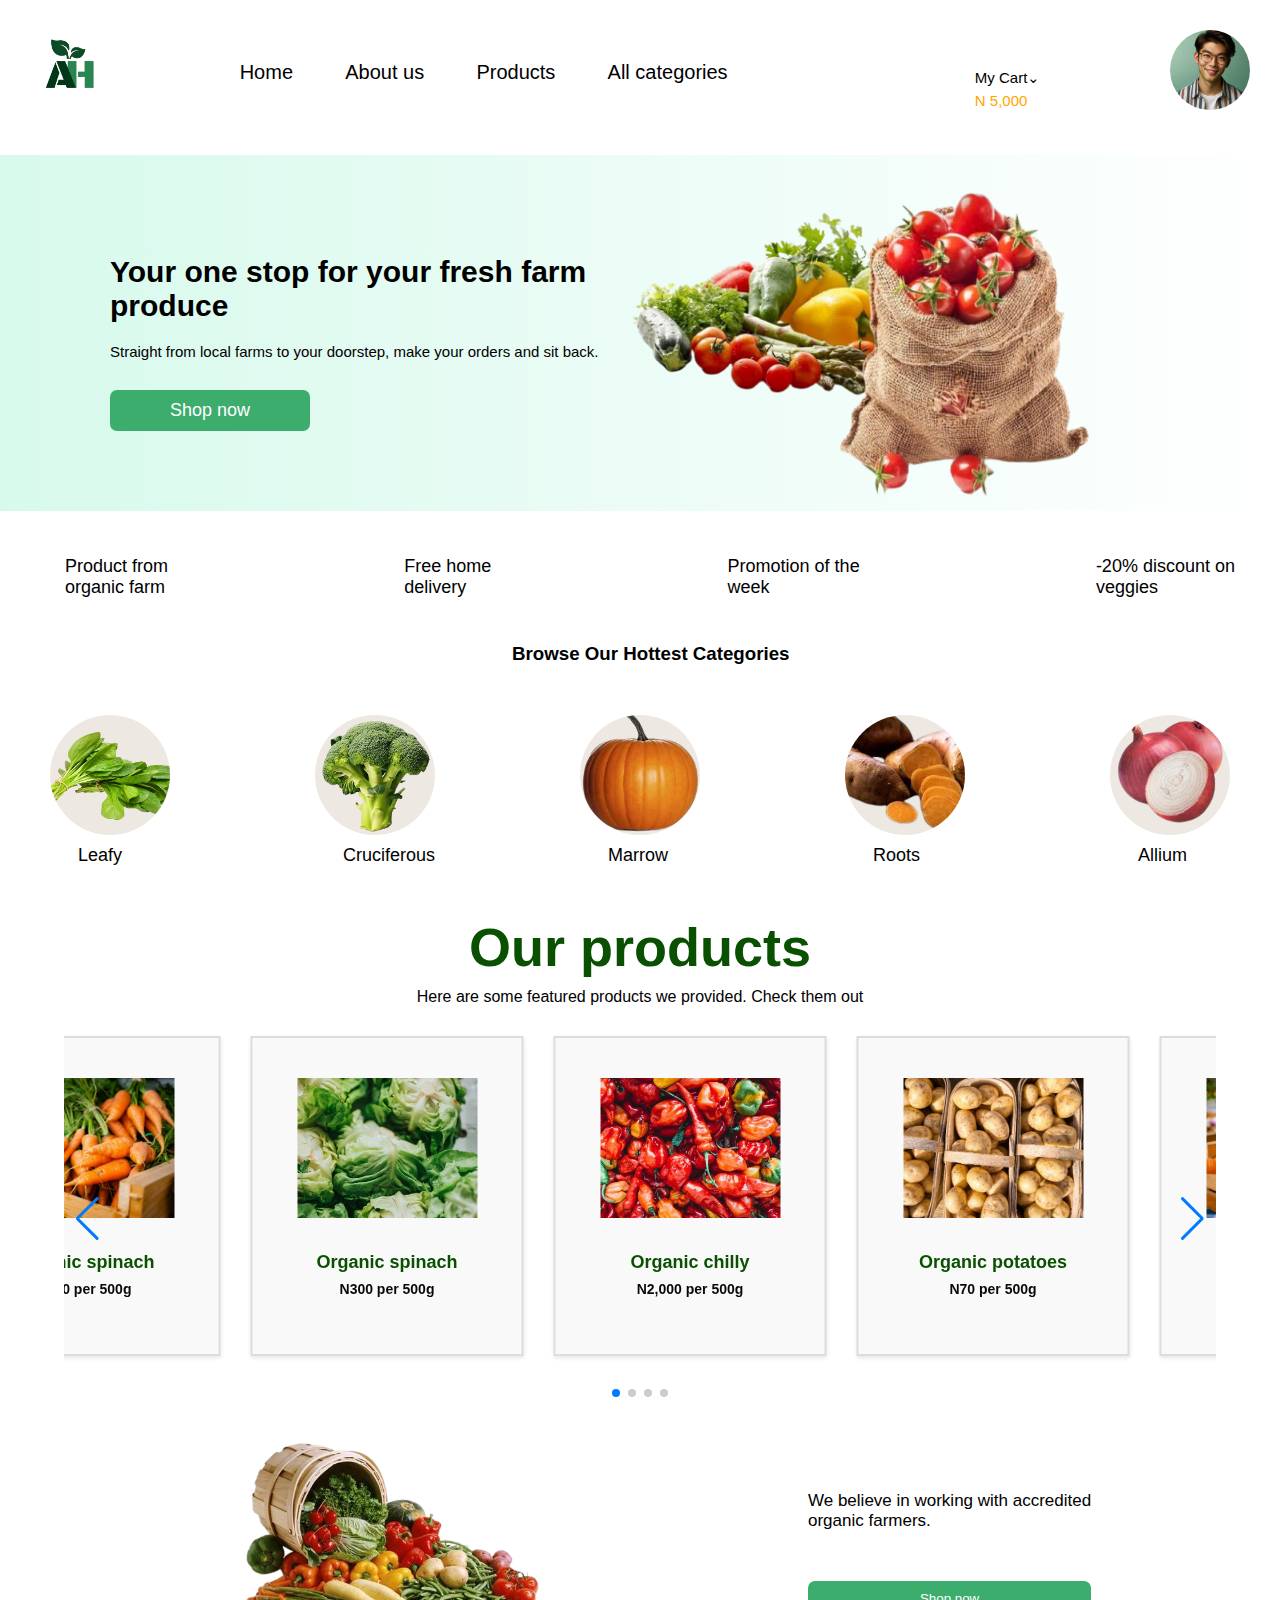
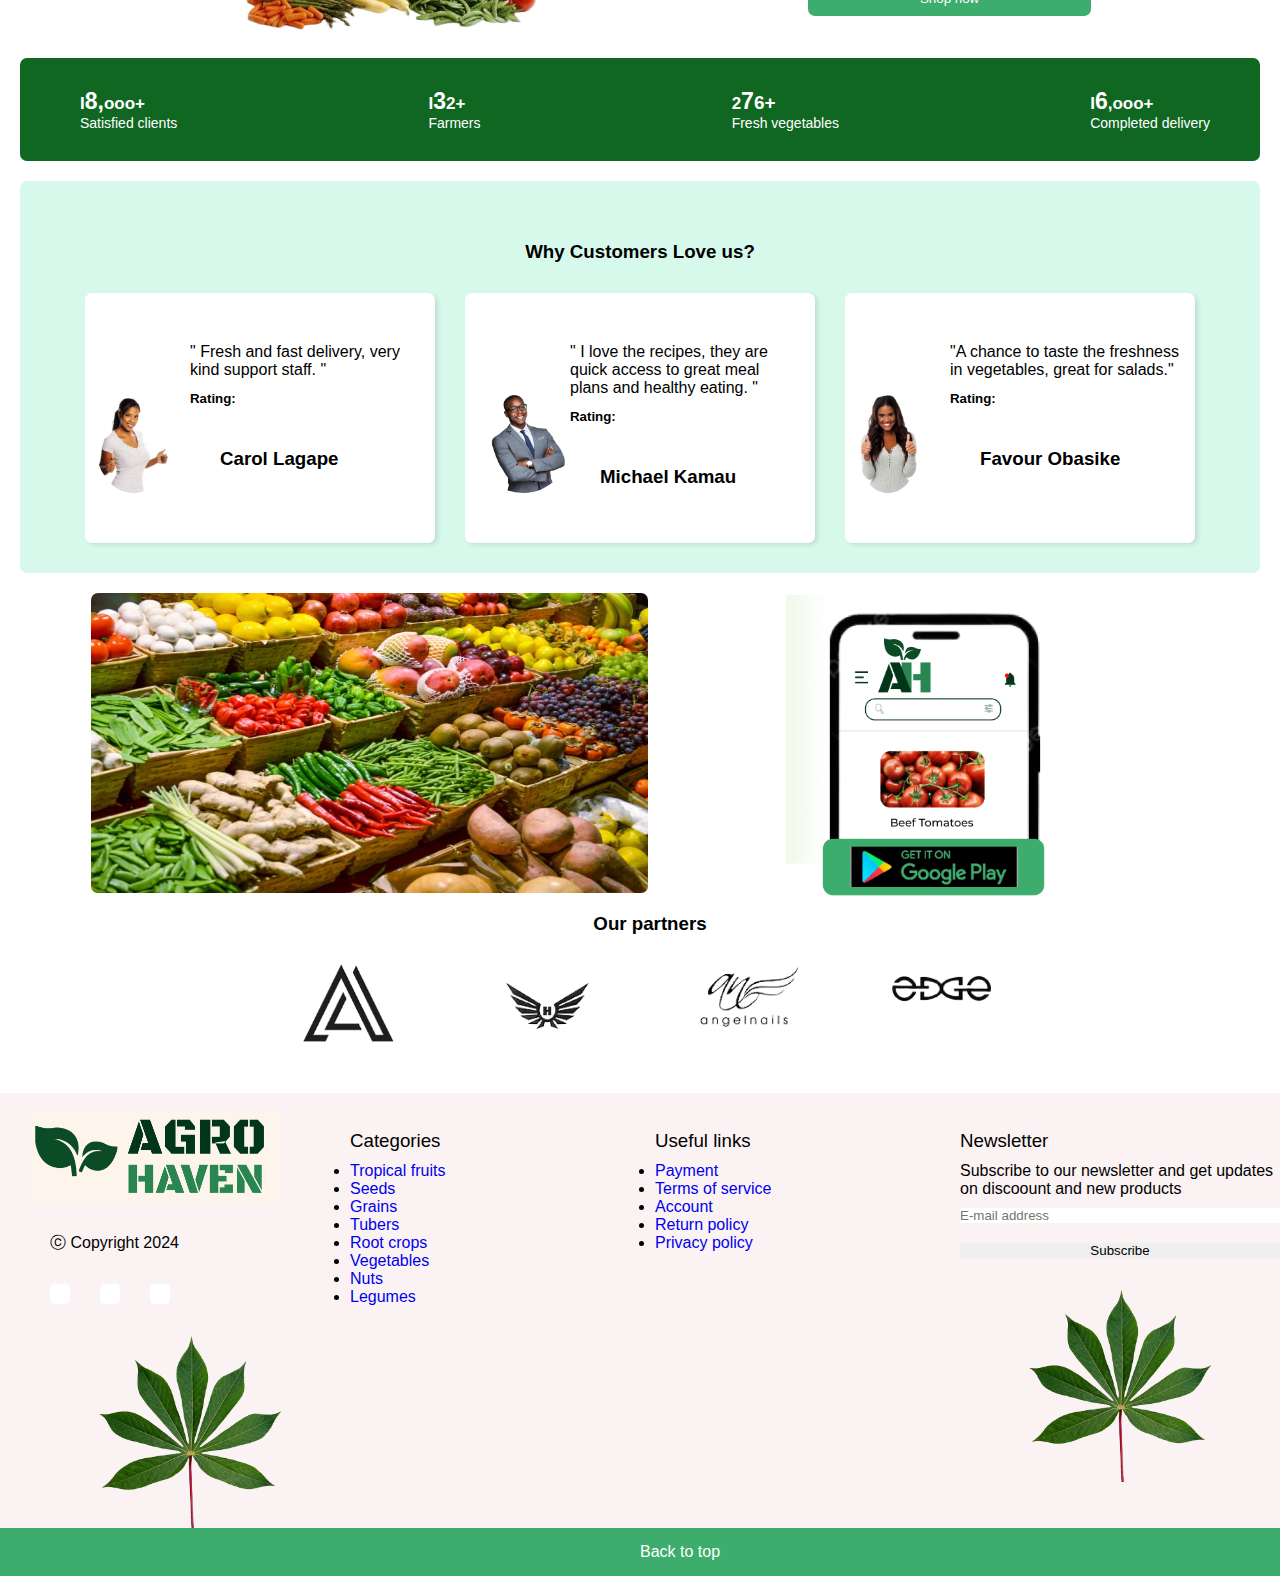
==== index.html @ da4f85fb "footer styling" ====
<!DOCTYPE html>
<html lang="en">
<head>
    <meta charset="UTF-8">
    <meta name="viewport" content="width=device-width, initial-scale=1.0">
    <title>AgroHeaven</title>
    <!-- swiper js -->
    <script src="https://cdn.jsdelivr.net/npm/swiper@8/swiper-bundle.min.js"></script>
     <!-- styling swiper -->
     <link rel="stylesheet" href="https://cdn.jsdelivr.net/npm/swiper@8/swiper-bundle.min.css" />

    <!-- link cdn -->
    <link rel="stylesheet" href="https://cdnjs.cloudflare.com/ajax/libs/font-awesome/6.5.2/css/all.min.css" 
    integrity="sha512-SnH5WK+bZxgPHs44uWIX+LLJAJ9/2PkPKZ5QiAj6Ta86w+fsb2TkcmfRyVX3pBnMFcV7oQPJkl9QevSCWr3W6A==" 
    crossorigin="anonymous" referrerpolicy="no-referrer" />

    <!-- styling css -->
    <link rel="stylesheet" href="style.css">


</head>
<body>

    <div class="container" id="#home">

    <!-- header section start-------- -->
        <div class="navbar">
            <div class="logo">
                <img src="ima/logo.png" class="logo" alt="logo">
            </div>

            <nav>
                <a href="#">Home</a>
                <a href="about.html">About us</a>
                <a href="#product">Products</a>
                <a href="category.html">All categories</a>
               
            </nav>

            <div class="icons">
                <a href="#" class="fas fa-search"></a>
                <div class="cart">
                    <ul>
                        <li><a href="#">My Cart⌄</a></li>
                        <li><a href=""><span>N 5,000</span></a></li>
                    </ul>
                    <a href="#" class="fas fa-shopping-cart"></a>
                </div>
            </div>

            <div class="profile">
                <img src="ima/profile.jpeg" alt="" class="profile">
            </div>
        </div>

        <!-- row section below navbar -->
        <div class="row">
            <div class="col1">
                <h2>Your one stop for your fresh farm produce</h2>
                <p>Straight from local farms to your doorstep, 
                    make your orders and sit back.
                </p>
                <button class="shop_btn">
                    <a href="#">Shop now</a>
                </button>
            </div>
            <div class="col2">
                <img src="ima/bg1.png" alt="veg" class="image1">
                <img src="ima/tomato.png" alt="tomato" class="image2">
            </div>
        </div>

    </div>

    <!-- small intruction -->
    <div class="instruction">
        <div class="instruct1">
            <i class="fas fa-box"></i>
            <p>Product from <br>organic farm</p>
        </div>

        <div class="instruct2">
            <i class="fas fa-truck"></i>
            <p>Free home <br> delivery</p>
        </div>

        <div class="instruct3">
            <i class="fas fa-bullhorn"></i>
            <p>Promotion of the <br> week</p >
        </div>

        <div class="instruct4">
            <i class="fas fa-tags"></i>
            <p>-20% discount on <br>veggies</p>
        </div>
        
    </div>

    <!-- best category -->
    <div class="best_cat">
        <h3>Browse Our Hottest Categories</h3>
        <div class="cat">

            <div class="img1">
                <img src="ima/leaf.png" alt="leaf">
                <p>Leafy</p>
            </div>

            <div class="img2">
                <img src="ima/crusif.png" >
                <p>Cruciferous</p>
            </div>

            <div class="img3">
                <img src="ima/marrow.png" alt="marrow">
                <p>Marrow</p>
            </div>

            <div class="img4">
                <img src="ima/roots.png" alt="roots">
                <p>Roots</p>
            </div>

            <div class="img5">
                <img src="ima/onion.png" alt="onion">
                <p>Allium</p>
            </div>

        </div>
    </div>

    <!-- product display -->
    <div class="product" id="product">
        <h2>Our products</h2>
        <p>Here are some featured products we provided. Check them out</p>
        <!-- swipper -->
         
        <div class="swiper">
            <div class="swiper-wrapper">
                <!-- name , price par kg, rating -->
                <div class="swiper-slide">
                    <img src="ima/chilly.jpeg" alt="">
                    <h2>Organic chilly <br> <sub>N2,000 per 500g</sub></h2>
                    <div class="rating">
                        <i class="fas fa-star checked" title="1 star"></i>
                        <i class="fas fa-star checked" title="2 stars"></i>
                        <i class="fas fa-star checked" title="3 stars"></i>
                        <i class="fas fa-star checked" title="3 stars"></i>
                        <i class="fas fa-star" title="5 stars"></i>
                    </div>
                </div>

                <div class="swiper-slide">
                    <img src="ima/potatoes.jpeg" alt="">
                    <h2>Organic potatoes <br> <sub>N70 per 500g</sub></h2>
                    <div class="rating">
                        <i class="fas fa-star checked" title="1 star"></i>
                        <i class="fas fa-star checked" title="2 stars"></i>
                        <i class="fas fa-star checked" title="3 stars"></i>
                        <i class="fas fa-star" title="4 stars"></i>
                        <i class="fas fa-star" title="5 stars"></i>
                    </div>
                </div>

                <div class="swiper-slide">
                    <img src="ima/carrots.jpeg" alt="">
                    <h2>Organic spinach <br> <sub>N400 per 500g</sub></h2>
                    <div class="rating">
                        <i class="fas fa-star checked" title="1 star"></i>
                        <i class="fas fa-star checked" title="2 stars"></i>
                        <i class="fas fa-star checked" title="3 stars"></i>
                        <i class="fas fa-star" title="4 stars"></i>
                        <i class="fas fa-star" title="5 stars"></i>
                    </div>
                </div>

                <div class="swiper-slide">
                    <img src="ima/cabagge.jpeg" alt="">
                    <h2>Organic spinach <br> <sub>N300 per 500g</sub></h2>
                    <div class="rating">
                        <i class="fas fa-star checked" title="1 star"></i>
                        <i class="fas fa-star checked" title="2 stars"></i>
                        <i class="fas fa-star checked" title="3 stars"></i>
                        <i class="fas fa-star checked" title="4 stars"></i>
                        <i class="fas fa-star" title="5 stars"></i>
                    </div>
                </div>

            </div>

            <div class="swiper-button-next"></div>
            <div class="swiper-button-prev"></div>
            <div class="swiper-pagination"></div>
        </div>
    </div>
    
<!-- shopping now -->
    <div class="goShopping">
        <div class="first_col">
            <img src="ima/legumes.png" alt="legumes">
        </div>
        <div class="second_col">
            <p>We believe in working with accredited organic farmers. </p>
    
            <button> Shop now</button>
        </div>
    </div>
<!-- overview -->
    <div class="overview">
        <div class="ov1">
            <i class="fas fa-users"></i>
            <div>
                <h3>I<span>8,</span>ooo+</h3>
                <p>Satisfied clients</p>
            </div>
        </div>

        <div class="ov2">
            <i class="fas fa-user-friends"></i>
            <div>
                <h3>I<span>3</span>2+</h3>
                <p>Farmers</p>
            </div>
        </div>

        <div class="ov3">
            <i class="fas fa-leaf"></i>
            <div>
                <h3>2<span class="ov3-span1">7</span><span class="ov3-span2">6+</span></h3>
                <p>Fresh vegetables</p >
            </div>
        </div>

        <div class="ov4">
            <i class="fas fa-truck"></i>
            <div>
                <h3>I<span>6</span>,ooo+</h3>
                <p>Completed delivery</p>
            </div>
            
        </div>
    </div>

    <!-- user feedback -->
    <div class="feedback">
        <h3>Why Customers Love us?</h3>
        <div class="customer">
            <div class="carol">
                <div class="user_image">
                    <img src="ima/carol.png" alt="">
                </div>
                <div class="text">
                    <p>" Fresh and fast delivery, very kind support staff. "</p>
                    <h5>Rating:
                        <div class="rating">
                            <i class="fas fa-star checked" title="1 star"></i>
                            <i class="fas fa-star checked" title="2 stars"></i>
                            <i class="fas fa-star checked" title="3 stars"></i>
                            <i class="fas fa-star checked" title="4 stars"></i>
                            <i class="fas fa-star" title="5 stars"></i>
                        </div>

                    </h5>
                    <h3>Carol Lagape</h3>
                </div>
            </div>
            <div class="michael">
                <div class="user_image">
                    <img src="ima/michael.png" alt="">
                </div>
                <div class="text">
                    <p>" I love the recipes, they are quick access to great meal plans and healthy eating. "</p>
                    <h5>Rating:
                        <div class="rating">
                            <i class="fas fa-star checked" title="1 star"></i>
                            <i class="fas fa-star checked" title="2 stars"></i>
                            <i class="fas fa-star checked" title="3 stars"></i>
                            <i class="fas fa-star checked" title="4 stars"></i>
                            <i class="fas fa-star" title="5 stars"></i>
                        </div>

                    </h5>
                    <h3>Michael Kamau</h3>
                </div>
            </div>
            <div class="favour">
                <div class="user_image">
                    <img src="ima/favour.png" alt="">
                </div>
                <div class="text">
                    <p>"A chance to taste the freshness in vegetables, great for salads."</p>
                    <h5>Rating:
                        <div class="rating">
                            <i class="fas fa-star checked" title="1 star"></i>
                            <i class="fas fa-star checked" title="2 stars"></i>
                            <i class="fas fa-star checked" title="3 stars"></i>
                            <i class="fas fa-star checked" title="4 stars"></i>
                            <i class="fas fa-star checked" title="5 stars"></i>
                        </div>

                    </h5>
                    <h3>Favour Obasike</h3>
                </div>
            </div>
        </div>
    </div>
    <!-- our app -->
    <div class="app">
        <div class="market">
            <img src="ima/market.png" alt="">
        </div>
        <div class="mobile_app">
            <img src="ima/app.png" alt="">
        </div>

    </div>
    <!-- our partner -->
    <div class="partner">
        <h3>Our partners</h3>
        <div class="camp">
            <img src="ima/p1.png" alt="">
            <img src="ima/p2.png" alt="">
            <img src="ima/p3.png" alt="">
            <img src="ima/p4.png" alt="">
        </div>

    </div>
    <footer>
        <div class="footer_details">
            <div class="company">
                <img src="ima/company.png"  class="comp">
                <p>ⓒ Copyright 2024</p>
                <div class="social_media">
                    <i class="fab fa-instagram"></i>
                    <i class="fab fa-facebook"></i>
                    <i class="fab fa-linkedin"></i>
                </div>
                <img src="ima/cassava.png "class="cassava" alt="">
            </div>
    
            <div class="categories">
                <h3>Categories</h3>
                <ul>
                    <li><a href="#">Tropical fruits</a></li>
                    <li><a href="#">Seeds</a></li>
                    <li><a href="#">Grains</a></li>
                    <li><a href="#">Tubers</a></li>
                    <li><a href="#">Root crops</a></li>
                    <li><a href="#">Vegetables</a></li>
                    <li><a href="#">Nuts</a></li>
                    <li><a href="#">Legumes</a></li>   
                </ul>
            </div>
    
            <div class="linking">
                <h3>Useful links</h3>
                <ul>
                    <li><a href="checkout.html">Payment</a></li>
                    <li><a href="policies.html">Terms of service</a></li>
                    <li><a href="#">Account</a></li>
                    <li><a href="policies.html">Return policy</a></li>
                    <li><a href="policies.html">Privacy policy</a></li>
      
                </ul>
            </div>
    
            <div class="newsletter">
                <h3>Newsletter</h3>
                <p>
                    Subscribe to our newsletter and get updates on discoount and new products
                </p>
                <input type="email" id="email" name="email" placeholder="E-mail address" required>
                <hr>
                <button>Subscribe</button>
                <img src="ima/cassava.png" alt="">
            </div>
        </div>

        <div class="back_top">
            <a href="index.html">Back to top</a>
        </div>


    </footer>

    <script src="script.js">

    </script>


</body>
</html>
---- style.css ----
:root {
    --bg_color: #FFFFFF;
    /* --light_green: linear-gradient(to right, #45b667 , #FFFFFF); */
    --btn_color: #3CAD6D;
    --dark_green: #0F6722;
    --footer_color: #FDF4EB;
    --text_color: black;
}

 
*{
    margin:0;
    padding: 0;
    box-sizing: border-box;
    font-family: sans-serif;
    outline: none;
    border: none;
    text-decoration: none;
    
}
/* ---------------navbar---------------- */
.navbar {
    display: flex;
    justify-content: space-between; 
    align-items: center;
    background-color: var(--bg_color);
    color: white;
    font-size: 20px;
    padding: 30px;
}

.navbar img {
    
    width: 80px;
    height: auto;
    border-radius: 50%; 
    object-fit: cover;
    cursor: pointer;
   
}

nav {
    display: flex;
    flex-direction: row;
    align-items: center;
    gap: 20px;
    width: 40%;
    justify-content: space-between;
} 
nav a{
    text-decoration: none;
    color: var(--text_color);
}
nav a:hover{
    color: var(--btn_color);
}
.navbar .icons{
    padding-top: 30px;
    display: flex;
    flex-direction: row;
    align-items: right;
    gap: 20px;
    width: 15%;
    justify-content: space-between;
    
}
.navbar .icons a {
    color: black;
}

.navbar .icons a:hover{
    color: var(--btn_color);
}

.navbar .icons .cart{
    display: flex;
}
.navbar .icons ul{
    display: block;
}
.navbar .icons ul a{
    font-size: 15px;
    padding-right: 0;
}
.navbar .icons ul span{
    font: 10px;
    color: orange;
}

/* -------------------section home below nav---------- */
.row {
    display: flex;
    flex-direction: row;
    justify-content: space-between;
    align-items: center;
    margin: 10px 0px;
    padding: 50px;
    /* background-color: #dbf7e7 */
    background: linear-gradient(to right, #a1f2d36c, #FFFFFFA6);

}

.col1{
    padding-top: 50px;
    flex-basis: 45%;
    position: relative;
    margin-left: 60px;
    color: var(--text-color);
}

.col1 h2 {
    font-size: 30px;
    padding-bottom: 15px;
}

.col1 p {
    margin-top: 5px;
    font-size: 15px;
    font-weight: 400;
    padding-bottom: 30px;
}

.col1 .shop_btn{

    padding: 10px;
    background: var(--btn_color);
    border-radius: 7px;
    width: 200px;
    margin-bottom: 30px;

}
.col1 .shop_btn a{
    color: white;
    font-size: 18px;
    font-weight: 500;
}


.col2{
    padding-top: 50px;
    position: relative;
    flex-basis: 55%;
    display: flex;
    flex-direction: row;
    align-items: left;
}




.image1{
    position: absolute;
    width: 300px;
    height: 200px;
}
.image2 {
    position: absolute;
    width: 300px;
    height: 600px;
}

.image1 {
    z-index: 1; /* Image 1 is below Image 2 */
    left: 0;
    top: -100px;
}

.image2 {
    z-index: 2; /* Image 2 is above Image 1 */
    left: 200px;
    top:-190px; /* Add a gap of 10px between the images */
}

/* ---------------instruction--------------- */
.instruction {
    display: flex;
    flex-direction: row;
    justify-content: space-between;
    padding: 25px;
    margin: 20px;
}

.instruct1, .instruct2, .instruct3, .instruct4{
    display: flex;
    flex-direction: row;
    gap: 20px;
}
.instruction i {
    font-size: 40px;
    color: orange;
}
.instruction p{
    font-size: 18px;
    color: black;
}

/* ------------best category------ */
.best_cat {
    display: flex;
    flex-direction: column;
}
.best_cat h3 {
    margin-left: 40%;
}
.best_cat .cat {
    display: flex;
    flex-direction: row;
    justify-content: space-between;
    margin: 30px;
    padding: 20px;

}

.img1, .img2, .img3, .img4, .img5{
    display: flex;
    flex-direction: column;
    row-gap: 10px;
}

.best_cat .cat img{
    width: 120px;
    height: 120px;
    border-radius: 50%;
    background: #eee8e3;
    object-fit: cover;
}

.best_cat .cat p{
    margin-left: 28px;
    font-size: 18px;
}

/* -------------Product display----------------- */
/* styles.css */

/* Product Card Styles */
.product-card {
    background-color: #f9f9f9;
    border: 1px solid #ddd;
    padding: 20px;
    text-align: center;
    box-shadow: 0 2px 4px rgba(0, 0, 0, 0.1);
    margin: 10px;
}

.product-card img {
    max-width: 100%;
    height: auto;
}

.product-card h2 {
    font-size: 18px;
    margin: 10px 0;
}

.product-card sub {
    font-size: 14px;
    color: #888;
}

.rating {
    color: #f1c40f; /* Star color */
    font-size: 16px;
}

.checked {
    color: #f1c40f; /* Filled star color */
}

.swiper-wrapper{
    display: flex;
    flex-direction: row;
}

.swiper{
    width: 750px;
    height: 385px;
    margin: 10px;
    justify-content: center;
    align-items: center;
    display: flex;
}

 /* Product card container */
.product {
    position: relative;
    display: flex;
    flex-direction: column;
    width: 100%;
    justify-content: center;
    align-items: center;
    text-align: center;
    background:var(--bg-color) ;
}

.product h2{
    font-size: 54px;
    color: #095000;
}
.product p{
    padding: 10px;
}
.swiper{
    width: 90%;
    height: 385px;
    margin: 10px;
    justify-content: center;
    align-items: center;
    display: flex;
    flex-direction: row;
    object-fit: cover;
}

.swiper-slide {
    background-color: #f9f9f9;
    border: 2px solid #ddd;
    padding: 10px;
    height: 320px;
    text-align: center;
    box-shadow: 0 2px 4px rgba(0, 0, 0, 0.1);
    margin: 10px;
}

/* Product image */
.swiper-slide img {
    margin-top: 30px;
    position: relative;
    width: 180px;
    height: 140px;
    object-fit: cover;
    margin-bottom: 30px;
}

/* Product name */
.swiper-slide h2 {
    font-size: 18px;
    margin-bottom: 20px;
}

/* Price per kg */
.swiper-slide sub {
    margin-bottom: 25px;
    font-size: 14px;
    color: #090909;
} 

/* Star rating */
.rating {
    color: #c7c3c3; /* Star color */
    font-size: 16px;
}

.checked {
    color: #f1c40f; /* Filled star color */
}

/* --------next section shop now------------- */
.goShopping {
    margin-top: 20px;
    display: flex;
    flex-direction: row;
    margin-bottom: 20px;
}

.first_col{
    /* padding-top: 20px; */
    flex-basis: 60%;
    position: relative;
    margin-left: 100px;
    color: var(--text-color);
}
.first_col img {
    margin-left: 20%;
    max-width: 300px;
    height: auto;
}
.second_col {
    padding-top: 50px;
    position: relative;
    flex-basis: 40%;
    display: flex;
    flex-direction: column;
    align-items: left;
}

.second_col p{
    width: 60%;
    margin-bottom: 50px;
    font-size: 17px;
    font-weight: 400;
}

.second_col button {
    width: 60%;
    padding: 10px;
    background: var(--btn_color);
    color: #fff;
    border-radius: 7px;
}

/* -----------------overview-------------------- */
.overview {
    background: var(--dark_green);
    display: flex;
    flex-direction: row;
    justify-content: space-between;
    padding: 30px 50px 30px 50px;
    margin: 20px;
    border-radius: 7px;
}

.ov1, .ov2, .ov3, .ov4 {
    display: flex;
    flex-direction: row;
    gap: 10px;
}

.overview i{
    font-size: 40px;
    color: #3CAD6D;
}
.overview h3{
    color: #fff;
    font-size: 17px;
    font-weight: 600;
    z-index: 1;

}
.overview h3 span{
    font-size: 23px;
    z-index: 2;
    font-weight: 600;
}
.overview .ov3-span1{
    font-size: 23px;
    top: -30px;
    font-weight: 600;
}

.overview .ov3-span2{
    z-index: 2;
    font-weight: 600;
    font-size: 19px;
    top: 0;
}
.overview p{
    font-size: 14px;
    font-weight: 400;
    color: #fff;
}

.feedback{
    margin: 20px;
    display: flex;
    flex-direction: column;
    align-items: center;
    padding: 30px;
    background-color: #a1f2d36c;
    border-radius: 7px;
}
.feedback h3{
    padding: 30px;
}

.customer {
    display: flex;
    flex-direction: row;
    gap: 30px;
    /* justify-content: space-between; */
}
/*  */

.carol, .michael, .favour {
    display: flex;
    flex-direction: row;
    background: #fff;
    border: #d8c7c7;
    border-radius: 7px;
    width: 350px;
    height: 250px;
    box-shadow: 3px 2px 4px rgba(0, 0, 0, 0.1);
}

.user_image {
    width: 100px;
    height: 200px;
    flex-basis: 30%;
    position: relative;
}
.user_image img{
    width: fit-content;
    height: 100px;
    border-radius: 50%;
    margin-top: 100px;
    margin-left: 10px;
}
.text {
    padding-top: 50px;
    position: relative;
    flex-basis: 70%;
    display: flex;
    flex-direction: column;
    row-gap: 12px;
    align-items: left;
}
.text p{
    margin-right: 15px;
}
.text h5 {
    display: flex;
    flex-direction: row;
}

/* --------------app------------- */
.app{
    margin-left: 60px;
    display: flex;
    flex-direction: row;
    justify-content: space-between;
    height: 300px;
    border-radius: 7px;
    background: linear-gradient(to right, #8bf6bd6c,#99f9c2 #ffff);

}
.market
{
    flex-basis: 60%;
    width: 100%;
    margin-left: 30px;
    height:300px ;
    background: linear-gradient(to right, #8bf6bd6c,#99f9c2 #beeee5);

}
.market img {
    margin-left: 1px;
    width: 80%;
    height: 300px;
    border-radius: 7px;

}
.mobile_app{
    flex-basis: 40%;
    margin-right: 30px;
    width: 100%;
    height: 300px;
}
.mobile_app img{
    width: auto;
    height: 320px;
}
/* --partner */

.partner {
    display: flex;
    flex-direction: column;
    align-items: center;
    /* padding: 20px; */
    margin-left: 20px;
}
.partner h3{
    margin-top: 20px;

}
.partner .camp{
    display: flex;
    flex-direction: row;
}
.camp img {
    width: 200px;
    height: fit-content;
}
/* ---------- */









/* ----------footer----------------- */
footer {
    display: flex;
    flex-direction: column;
    align-items: center;
}
/* footer details */
.footer_details{
    display: flex;
    flex-direction: row;
    justify-content: space-between;
    background: #f8ececa1;
}

.company, .categories, .linking, .newsletter {
    width: 25%;
    display: flex;
    flex-direction: column;
    margin-top: 20px;
    row-gap: 10px;
}
.footer_details h3{
    margin-top: 17px;
    color: #000;
    font-weight: 400;
}
.company{
    margin-left: 30px;
    
}
.company .comp{
    max-width: 250px;
    height: 90px;
}
.company p{
    padding: 20px;
}
.social_media {
    padding-left: 20px;
    display: flex;
    flex-direction: row;
    gap: 30px;
}
.social_media i{
    padding: 10px;
    background: #fff;
    color: var(--dark_green);
    border-radius: 5px;
}
.social_media i:hover {
    background: var(--dark_green);
    color: #fff;
}

.categories ul {
    text-decoration: none;
}
/* backtop */
.back_top {
    width: 100%;
    background: #3CAD6D;
    align-items: center;
    padding: 15px;
}
.back_top a{
    text-decoration: none;
    color: #fff;
    font-size: 16px;
    margin-left: 50%;
}
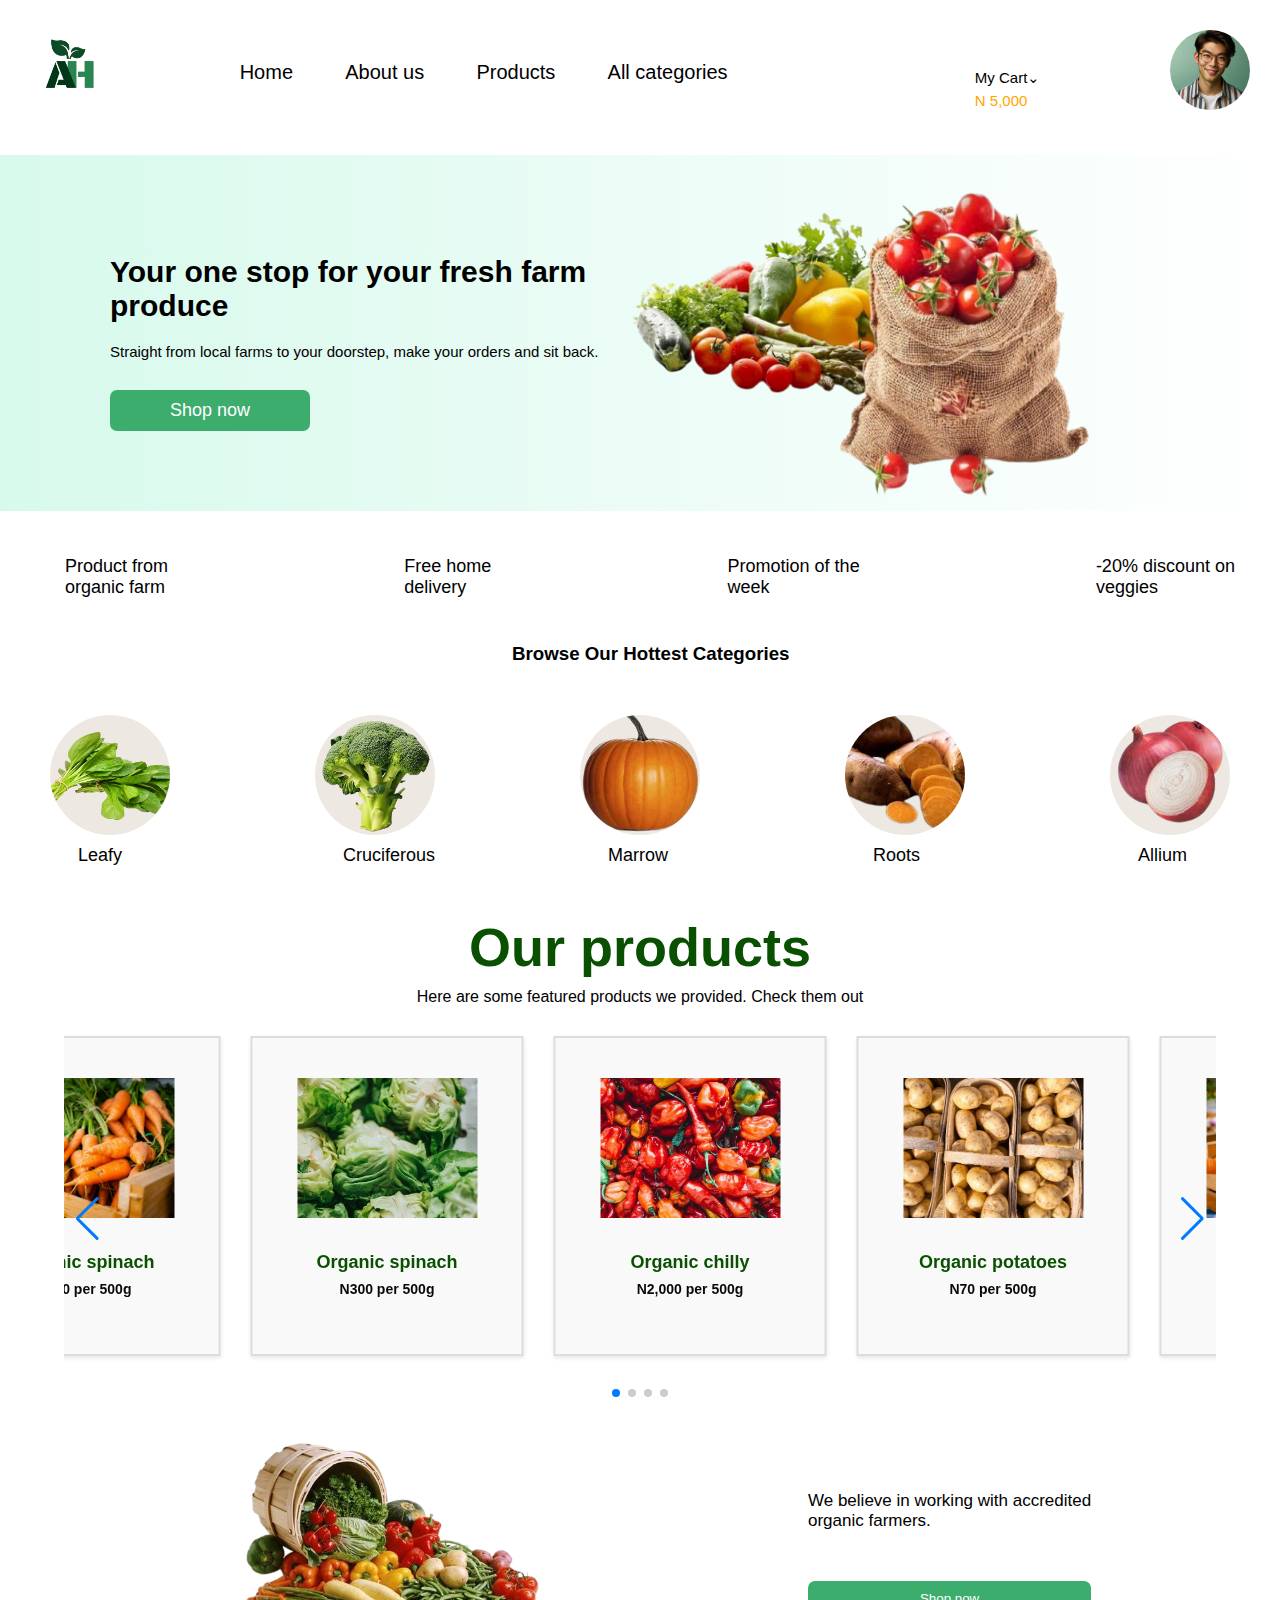
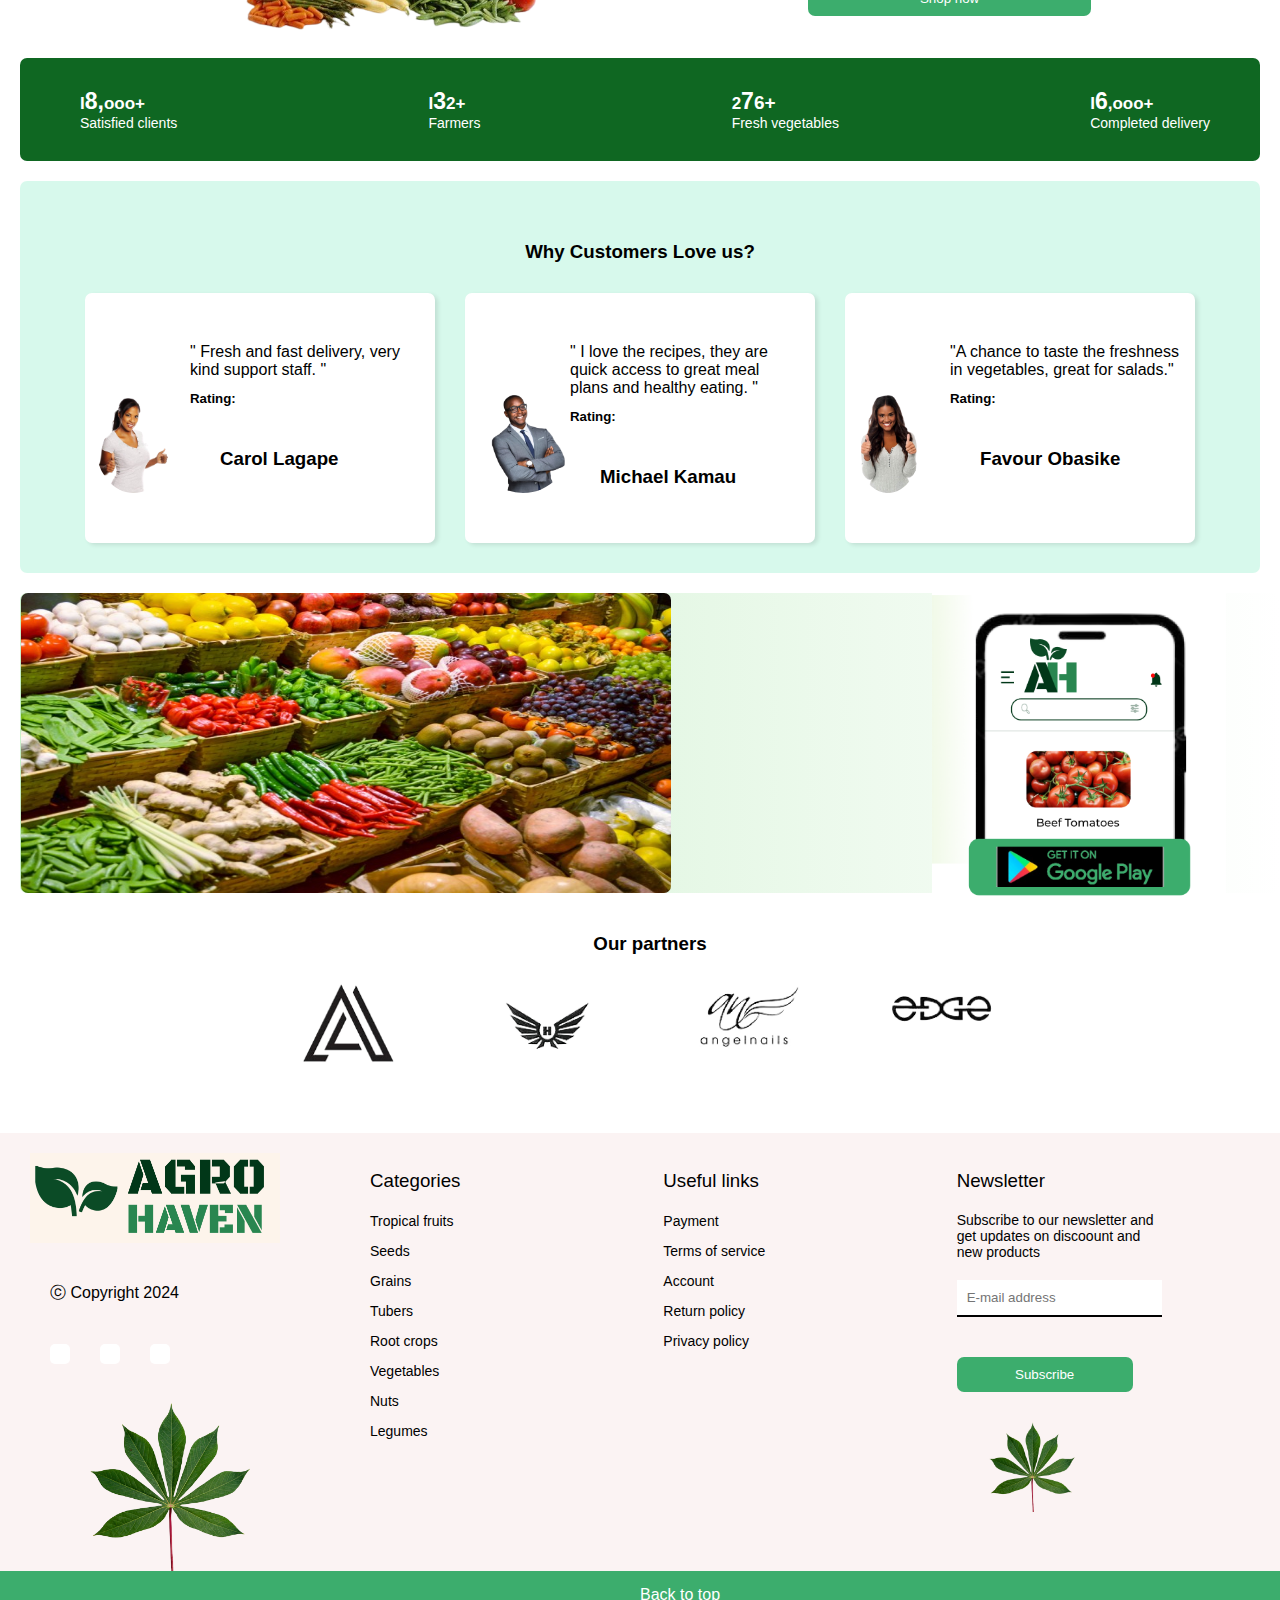
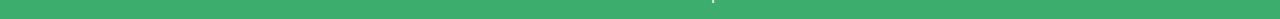
==== commit 66e82fbe: "update footer for all pages" ====
--- a/index.html
+++ b/index.html
@@ -325,6 +325,7 @@
         </div>
 
     </div>
+    <!-- footer -->
     <footer>
         <div class="footer_details">
             <div class="company">
@@ -382,7 +383,7 @@
 
 
     </footer>
-
+    <!-- script -->
     <script src="script.js">
 
     </script>
--- a/style.css
+++ b/style.css
@@ -513,20 +513,20 @@
 
 /* --------------app------------- */
 .app{
-    margin-left: 60px;
+    margin-left: 20px;
     display: flex;
     flex-direction: row;
     justify-content: space-between;
     height: 300px;
     border-radius: 7px;
-    background: linear-gradient(to right, #8bf6bd6c,#99f9c2 #ffff);
+    background: linear-gradient(to right, #beecbed0, #ffff);
 
 }
 .market
 {
-    flex-basis: 60%;
+    flex-basis: 70%;
     width: 100%;
-    margin-left: 30px;
+    margin-right: 40px;
     height:300px ;
     background: linear-gradient(to right, #8bf6bd6c,#99f9c2 #beeee5);
 
@@ -539,14 +539,15 @@
 
 }
 .mobile_app{
-    flex-basis: 40%;
-    margin-right: 30px;
+    flex-basis: 30%;
+    margin-left: 60px;
     width: 100%;
     height: 300px;
 }
 .mobile_app img{
     width: auto;
     height: 320px;
+  
 }
 /* --partner */
 
@@ -554,7 +555,7 @@
     display: flex;
     flex-direction: column;
     align-items: center;
-    /* padding: 20px; */
+    padding: 20px;
     margin-left: 20px;
 }
 .partner h3{
@@ -598,15 +599,20 @@
     display: flex;
     flex-direction: column;
     margin-top: 20px;
-    row-gap: 10px;
+    row-gap: 20px;
 }
 .footer_details h3{
     margin-top: 17px;
     color: #000;
-    font-weight: 400;
+    font-weight: 500;
+}
+.footer_details h3:hover{
+    color: var(--dark_green);
+    font-weight: 500;
 }
 .company{
     margin-left: 30px;
+    
     
 }
 .company .comp{
@@ -632,10 +638,72 @@
     background: var(--dark_green);
     color: #fff;
 }
-
+.company .cassava {
+    margin-right: 40px;
+}
+
+.categories{
+    margin-left: 20px;
+}
 .categories ul {
-    text-decoration: none;
-}
+    list-style: none;
+}
+.categories ul li{
+    margin-bottom: 12px;
+}
+.categories ul li a{
+    color: #000;
+    font-size: 14px;
+}
+.categories ul li a:hover{
+    color: var(--btn_color);
+}
+
+.linking ul {
+    list-style: none;
+}
+.linking ul li{
+    margin-bottom: 12px;
+}
+.linking ul li a{
+    color: #000;
+    font-size: 14px;
+}
+.linking ul li a:hover{
+    color: var(--btn_color);
+}
+
+.newsletter {
+    margin-right: 30px;
+}
+
+.newsletter p{
+    font-size: 14px;
+    width: 70%;
+}
+.newsletter input{
+    width: 70%;
+    padding: 10px;
+    border-bottom: 2px solid #000;
+}
+.newsletter button{
+    padding: 10px;
+    background: var(--btn_color);
+    width: 60%;
+    align-items: center;
+    color: #fff;
+    cursor: pointer;
+    border-radius: 7px;
+}
+.newsletter button:hover{
+    background: #cff3db;
+    color: var(--dark_green);
+}
+.newsletter img{
+    height: 100px;
+    width: 150px;
+}
+
 /* backtop */
 .back_top {
     width: 100%;
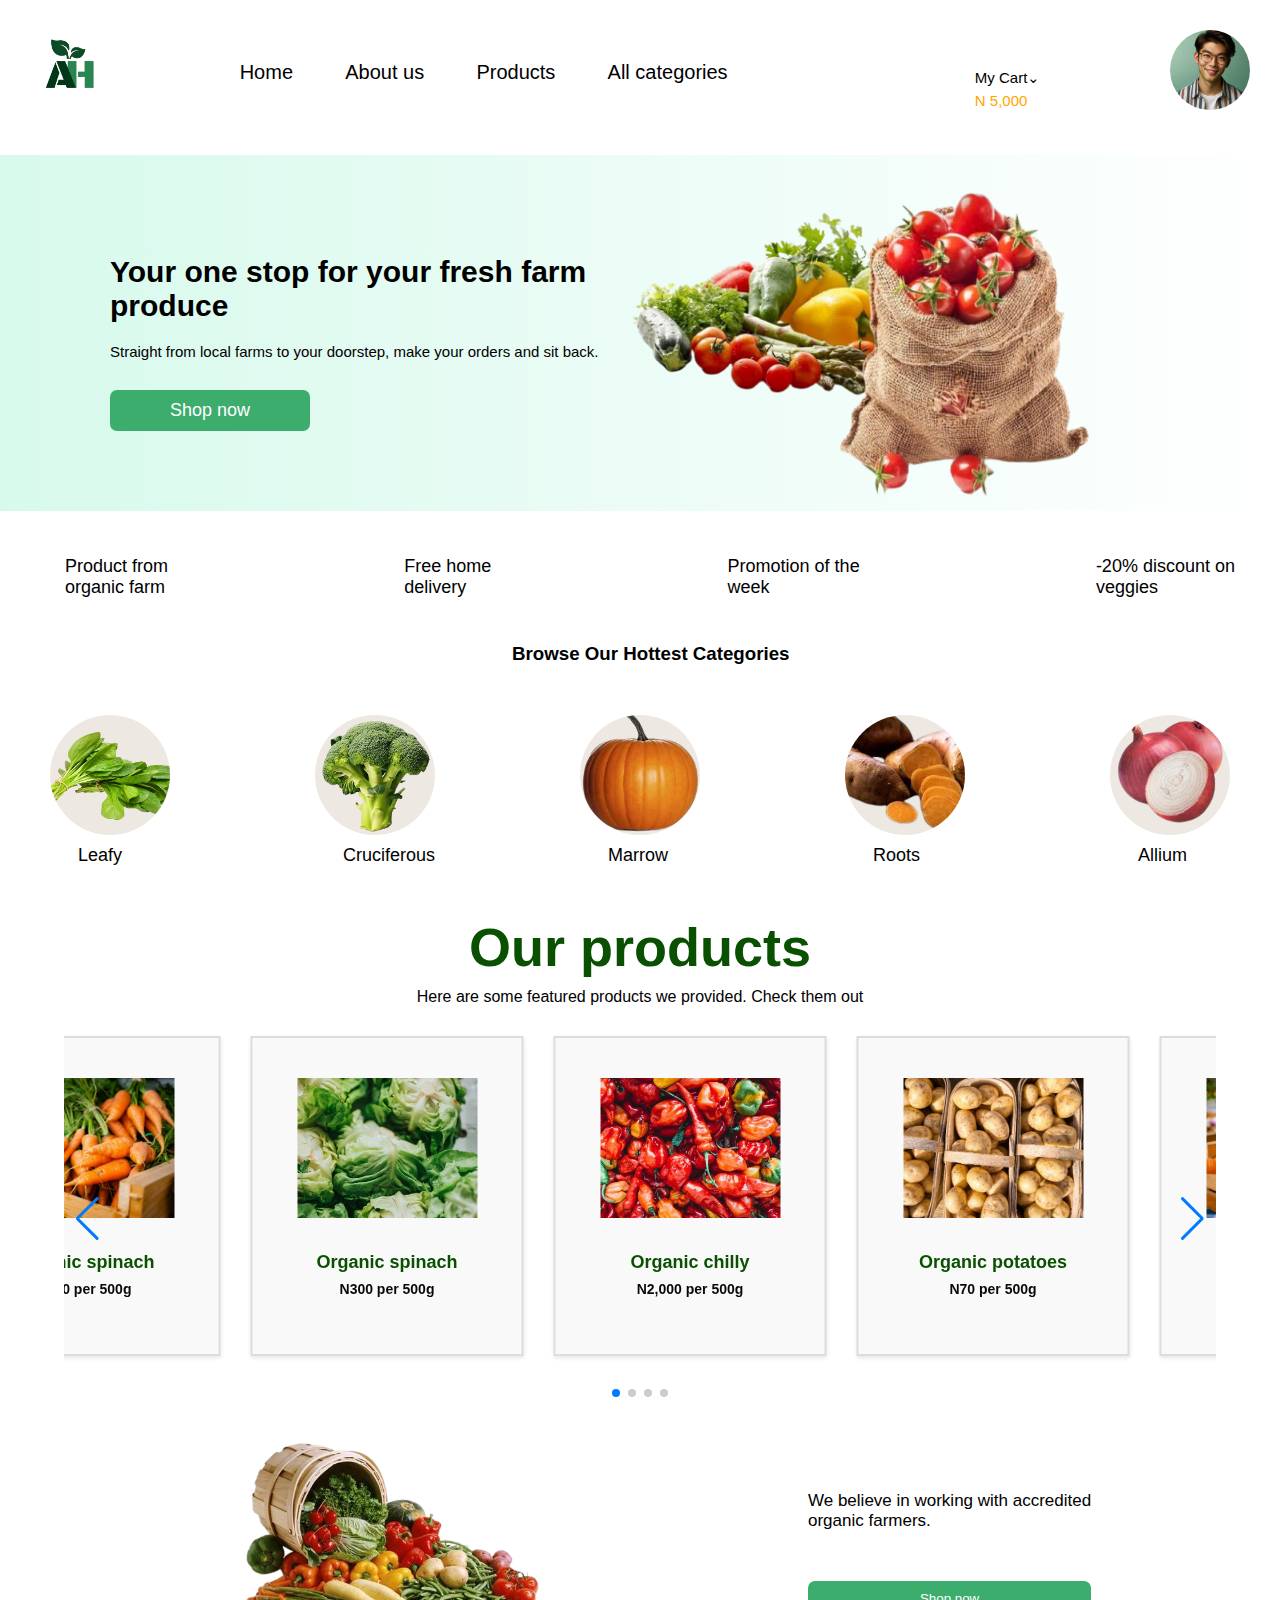
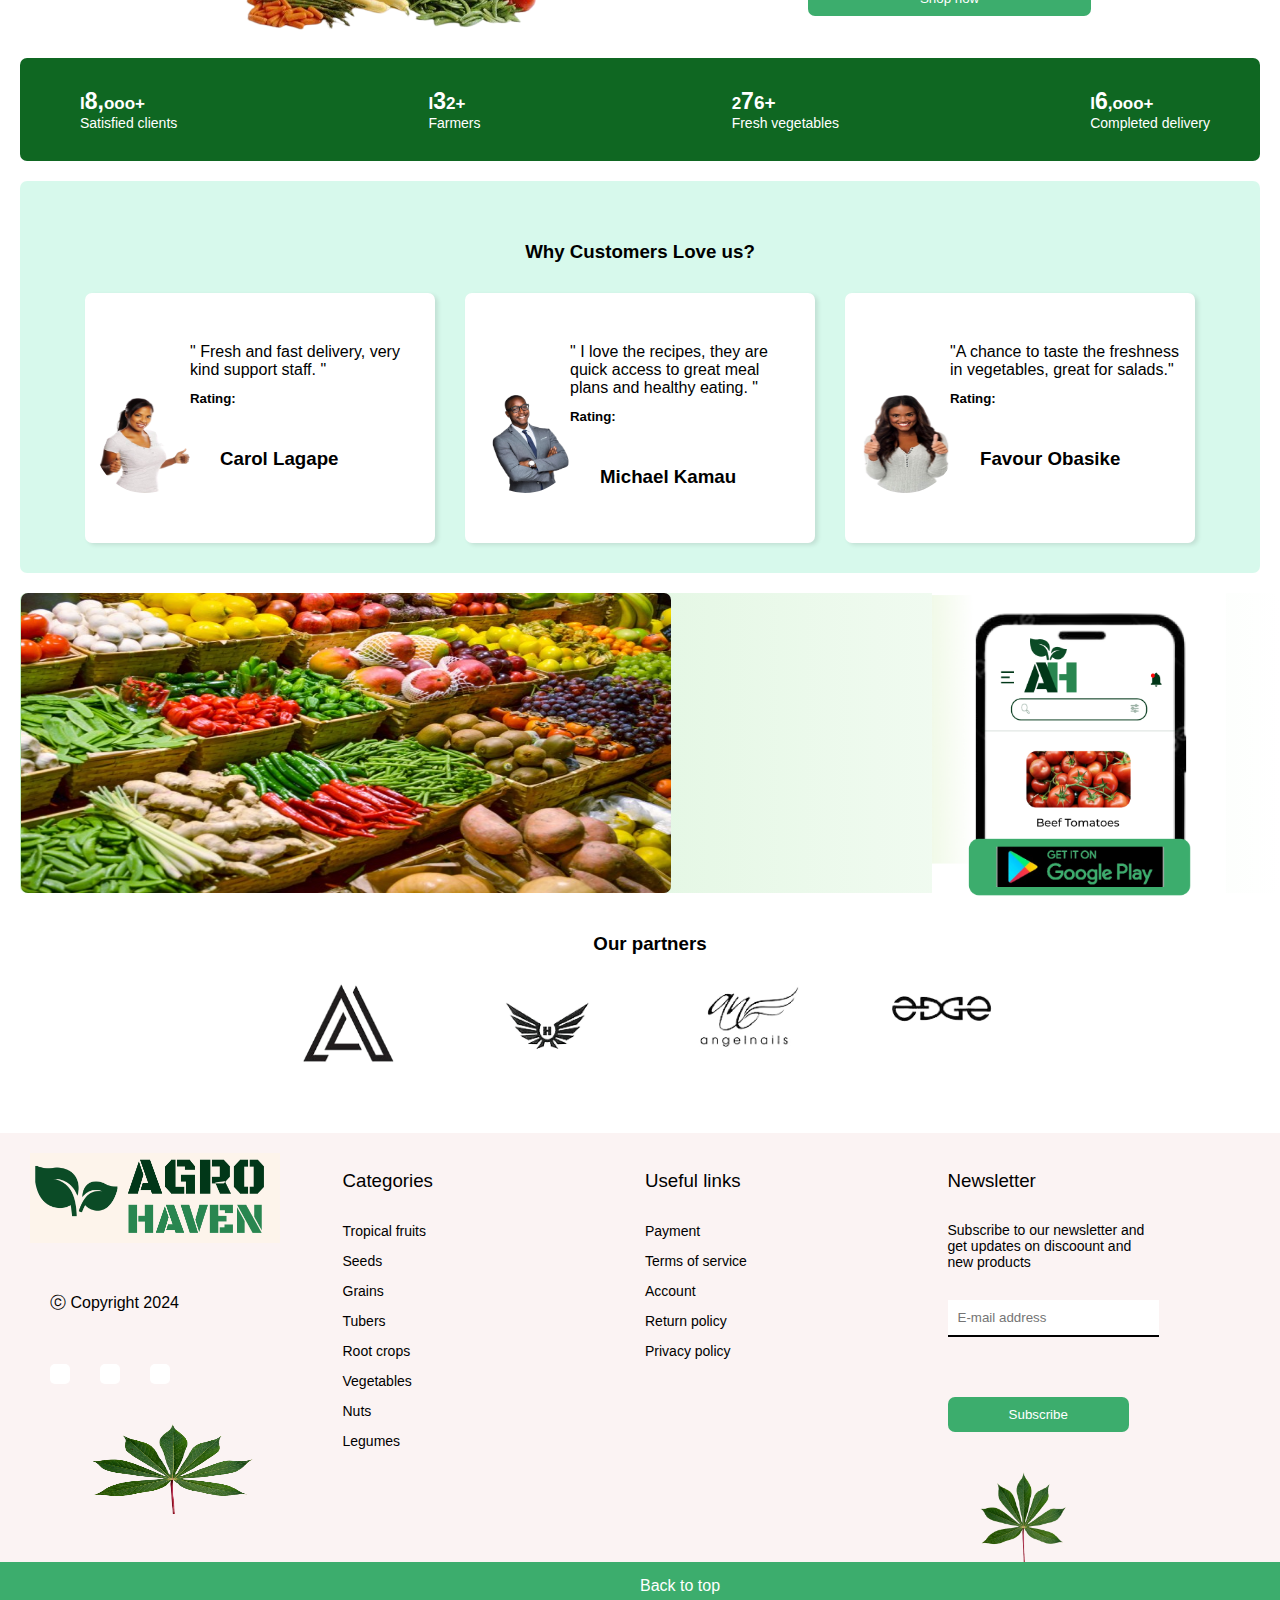
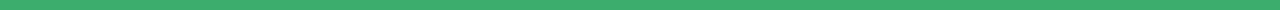
==== commit 80956f6d: "link" ====
--- a/index.html
+++ b/index.html
@@ -61,7 +61,7 @@
                     make your orders and sit back.
                 </p>
                 <button class="shop_btn">
-                    <a href="#">Shop now</a>
+                    <a href="category.html">Shop now</a>
                 </button>
             </div>
             <div class="col2">
@@ -361,7 +361,6 @@
                     <li><a href="#">Account</a></li>
                     <li><a href="policies.html">Return policy</a></li>
                     <li><a href="policies.html">Privacy policy</a></li>
-      
                 </ul>
             </div>
     
--- a/style.css
+++ b/style.css
@@ -16,9 +16,13 @@
     outline: none;
     border: none;
     text-decoration: none;
+    scroll-behavior: smooth;
     
 }
 /* ---------------navbar---------------- */
+.container_all{
+    min-height: 100vh; 
+}
 .navbar {
     display: flex;
     justify-content: space-between; 
@@ -87,6 +91,7 @@
     color: orange;
 }
 
+
 /* -------------------section home below nav---------- */
 .row {
     display: flex;
@@ -170,6 +175,7 @@
     left: 200px;
     top:-190px; /* Add a gap of 10px between the images */
 }
+
 
 /* ---------------instruction--------------- */
 .instruction {
@@ -398,6 +404,7 @@
     border-radius: 7px;
 }
 
+
 /* -----------------overview-------------------- */
 .overview {
     background: var(--dark_green);
@@ -448,6 +455,7 @@
     font-weight: 400;
     color: #fff;
 }
+/* -----------------feedback--------------- */
 
 .feedback{
     margin: 20px;
@@ -488,7 +496,7 @@
     position: relative;
 }
 .user_image img{
-    width: fit-content;
+    width: 100px;
     height: 100px;
     border-radius: 50%;
     margin-top: 100px;
@@ -510,6 +518,7 @@
     display: flex;
     flex-direction: row;
 }
+
 
 /* --------------app------------- */
 .app{
@@ -549,6 +558,8 @@
     height: 320px;
   
 }
+
+
 /* --partner */
 
 .partner {
@@ -570,10 +581,213 @@
     width: 200px;
     height: fit-content;
 }
-/* ---------- */
-
-
-
+
+
+
+
+/* ------checkout---- */
+.checkout{
+    /* width: 70%; */
+    padding: 10px 20px 20px 20px;
+    margin: 25px;
+    display: flex;
+    flex-direction: column;
+    align-items: center;
+    /* border: 2px solid #000;
+    box-shadow: 3px 2px 4px rgba(0, 0, 0, 0.1); */
+
+}
+.checkout h3{
+    padding: 20px;
+}
+.checkout .info{
+    display: flex;
+    flex-direction: row;
+    gap: 120px;
+}
+.checkout .info .address_box{
+    display: flex;
+    flex-direction: column;
+    align-items: left;
+    row-gap: 30px;
+}
+.checkout .info .address_box div{
+    display: flex;
+    flex-direction: column;
+    row-gap: 20px;
+}
+
+.address_box input{
+    padding: 10px 50px 50px 10px;
+    border: 1px solid #d2cbcb;
+    border-radius: 5px;
+    box-shadow: 3px 4px 4px rgba(0, 0, 0, 0.1); 
+}
+
+.checkout .info .cart_summary {
+    display: flex;
+    flex-direction: column;
+    gap: 30px;
+}
+
+.cart_summary .cart_details {
+    display: flex;
+    flex-direction: row;
+    gap: 30px;
+}
+
+.cart_summary .cart_details .item{
+    display: flex;
+    flex-direction: column;
+    gap: 15px;
+}
+.cart_summary .cart_details .item p{
+    text-decoration: underline;
+    font-weight: 600;
+}
+.cart_summary .cart_details .item a{
+    color: #000;
+}
+
+.cart_summary .total {
+    display: flex;
+    flex-direction: column;
+    gap: 20px;
+    align-items: right;
+}
+
+.cart_summary .total span{
+    font-weight: 600;
+    color: #000;
+}
+.checkout button {
+    margin-top: 30px;
+    padding: 15px;
+    background: var(--btn_color);
+    border-radius: 7px;
+
+}
+.checkout button a{
+    color: #fff;
+}
+/* 
+@media only screen and (max-width: 1350px) {
+    .checkout {
+        padding: 10px;
+        margin: 15px;
+    }
+
+    .checkout .info {
+        flex-direction: column;
+        gap: 20px;
+    }
+
+    .checkout .info .address_box {
+        gap: 20px;
+    }
+
+    .address_box input {
+        padding: 10px;
+    }
+
+    .checkout .info .cart_summary {
+        gap: 20px;
+    }
+
+    .cart_summary .cart_details {
+        flex-direction: column;
+        gap: 20px;
+    }
+
+    .cart_summary .cart_details .item {
+        gap: 10px;
+    }
+
+    .checkout button {
+        margin-top: 20px;
+        padding: 12px;
+    }
+} */
+
+
+
+.card_bank {
+    margin-left: 20%;
+    display: flex;
+    flex-direction: column;
+    gap: 20px;
+    width: 60%;
+    align-items: center;
+}
+
+.card_bank input{
+    border: 1px solid #eeeeee;
+    background: #eeee;
+    padding: 10px;
+    border-radius: 5px;
+}
+
+.card_bank input #cas{
+    width: 40%;
+}
+
+.card_bank .security #cvc{
+    width: 100px;
+}
+
+.card_bank button{
+    padding: 15px;
+    width: 180px;
+    background: var(--btn_color);
+    cursor: pointer;
+    border-radius: 7px;
+}
+.card_bank button:hover{
+    background: #c1c0c0;
+}
+
+.card_bank button a{
+    color: #fff;
+}
+
+.card_bank button a:hover{
+    color: var(--btn_color);
+}
+
+.paypal{
+    display: flex;
+    flex-direction: row;
+    gap: 10px;
+    padding: 15px;
+    background: #eeeeee;
+    border-radius: 7px;
+    margin-bottom: 20px;
+    cursor: pointer;
+}
+
+.pay_check {
+    display: flex;
+    flex-direction: column;
+    align-items: center;
+    gap: 30px;
+}
+
+.pay_check i{
+    padding: 40px 0 30px 0;
+    font-size: 60px;
+    color: var(--dark_green);
+}
+
+.pay_check button{
+    margin: 20px;
+    padding: 15px;
+    background: #3CAD6D;
+    border-radius: 7px;
+}
+
+.pay_check button a{
+    color: #fff;
+}
 
 
 
@@ -585,6 +799,7 @@
     display: flex;
     flex-direction: column;
     align-items: center;
+    width: 100%;
 }
 /* footer details */
 .footer_details{
@@ -592,6 +807,8 @@
     flex-direction: row;
     justify-content: space-between;
     background: #f8ececa1;
+    width: 100%;
+
 }
 
 .company, .categories, .linking, .newsletter {
@@ -599,7 +816,7 @@
     display: flex;
     flex-direction: column;
     margin-top: 20px;
-    row-gap: 20px;
+    row-gap: 30px;
 }
 .footer_details h3{
     margin-top: 17px;
@@ -639,11 +856,12 @@
     color: #fff;
 }
 .company .cassava {
-    margin-right: 40px;
+    margin-right: 20px;
+    height: 100px;
 }
 
 .categories{
-    margin-left: 20px;
+    margin-left: 10px;
 }
 .categories ul {
     list-style: none;
@@ -720,5 +938,285 @@
 
 
 
-
-
+/* ---------footer done------ */
+/* 
+@media only screen and (max-width: 850px) {
+    .container_all {
+        min-height: auto;
+    }
+    .navbar {
+        padding: 15px;
+    }
+    .navbar img {
+        width: 50px;
+    }
+    nav {
+        width: 60%;
+    }
+    .navbar .icons {
+        width: 30%;
+    }
+    .navbar .icons ul a{
+        font-size: 8px;
+    }
+}
+
+@media only screen and (max-width: 1350px) {
+    .row {
+        padding: 30px;
+    }
+
+    .col1 {
+        flex-basis: 100%;
+        margin-left: 0;
+        text-align: center;
+    }
+
+    .col1 .shop_btn {
+        margin-left: auto;
+        margin-right: auto;
+    }
+
+    .col2 {
+        flex-basis: 100%;
+    }
+
+    .image1 {
+        width: 250px;
+        height: 150px;
+        left: 0;
+        top: -75px;
+    }
+
+    .image2 {
+        width: 250px;
+        height: 500px;
+        left: 175px;
+        top: -150px;
+    }
+}
+
+@media only screen and (max-width: 1350px) {
+    .instruction {
+        padding: 15px;
+        margin: 10px;
+    }
+
+    .instruction i {
+        font-size: 30px;
+    }
+
+    .instruction p {
+        font-size: 16px;
+    }
+
+    .best_cat h3 {
+        margin-left: 20%;
+        font-size: 20px;
+    }
+
+    .best_cat .cat {
+        margin: 20px;
+        padding: 15px;
+    }
+
+    .best_cat .cat img {
+        width: 100px;
+        height: 100px;
+    }
+
+    .best_cat .cat p {
+        margin-left: 20px;
+        font-size: 16px;
+    }
+}
+
+@media only screen and (max-width: 1350px) {
+    .product-card {
+        padding: 15px;
+        margin: 5px;
+    }
+
+    .product-card h2 {
+        font-size: 16px;
+        margin: 8px 0;
+    }
+
+    .product-card sub {
+        font-size: 12px;
+    }
+
+    .rating {
+        font-size: 14px;
+    }
+
+    .swiper {
+        width: 90%;
+        height: 300px;
+    }
+
+    .swiper-slide {
+        padding: 8px;
+        height: 250px;
+    }
+
+    .swiper-slide img {
+        width: 140px;
+        height: 110px;
+        margin-top: 20px;
+        margin-bottom: 20px;
+    }
+
+    .swiper-slide h2 {
+        font-size: 14px;
+        margin-bottom: 15px;
+    }
+
+    .swiper-slide sub {
+        font-size: 12px;
+        margin-bottom: 20px;
+    }
+
+    .rating {
+        font-size: 12px;
+    }
+}
+
+
+@media only screen and (max-width: 1350px) {
+    .goShopping {
+        flex-direction: column;
+        align-items: center;
+    }
+
+    .first_col {
+        flex-basis: 100%;
+        margin-left: 0;
+        text-align: center;
+    }
+
+    .first_col img {
+        margin-left: auto;
+        margin-right: auto;
+    }
+
+    .second_col {
+        flex-basis: 100%;
+        padding-top: 30px;
+        text-align: center;
+    }
+
+    .second_col p {
+        width: 80%;
+        margin: 20px auto 40px auto;
+        font-size: 16px;
+    }
+
+    .second_col button {
+        width: 80%;
+    }
+}
+
+@media only screen and (max-width: 1350px) {
+    .overview {
+        flex-direction: row;
+        padding: 20px;
+    }
+
+    .overview h3 {
+        font-size: 16px;
+    }
+
+    .overview h3 span {
+        font-size: 20px;
+    }
+
+    .overview .ov3-span1 {
+        font-size: 20px;
+        top: -20px;
+    }
+
+    .overview .ov3-span2 {
+        font-size: 16px;
+        top: 0;
+    }
+
+    .feedback {
+        padding: 20px;
+    }
+
+    .customer {
+        flex-direction: column;
+        gap: 20px;
+    }
+
+    .carol, .michael, .favour {
+        width: 100%;
+        height: auto;
+    }
+
+    .user_image {
+        width: 30%;
+    }
+
+    .user_image img {
+        width: 80px;
+        height: 80px;
+        margin-top: 20px;
+    }
+
+    .text {
+        flex-basis: 70%;
+        padding-top: 20px;
+        align-items: center;
+    }
+}
+
+@media only screen and (max-width: 1350px) {
+    .app {
+        flex-direction: row;
+        height: 300px;
+    }
+
+    .market {
+        flex-basis: 80%;
+        margin-right: 0;
+    }
+
+    .market img {
+        width: 80%;
+        height: 300px;
+    }
+
+    .mobile_app {
+        flex-basis: 80%;
+        margin-left: 0;
+        margin-top: 20px;
+    }
+
+    .mobile_app img {
+        width: 80%;
+        height: 300px;
+    }
+}
+
+@media only screen and (max-width: 1350px) {
+    .partner {
+        flex-direction: column;
+        align-items: center;
+        margin-left: 0;
+    }
+
+    .partner .camp {
+        flex-direction: row;
+        align-items: center;
+    }
+
+    .camp img {
+        width: 150px;
+        height: auto;
+        margin-bottom: 20px;
+    }
+}
+ */
+
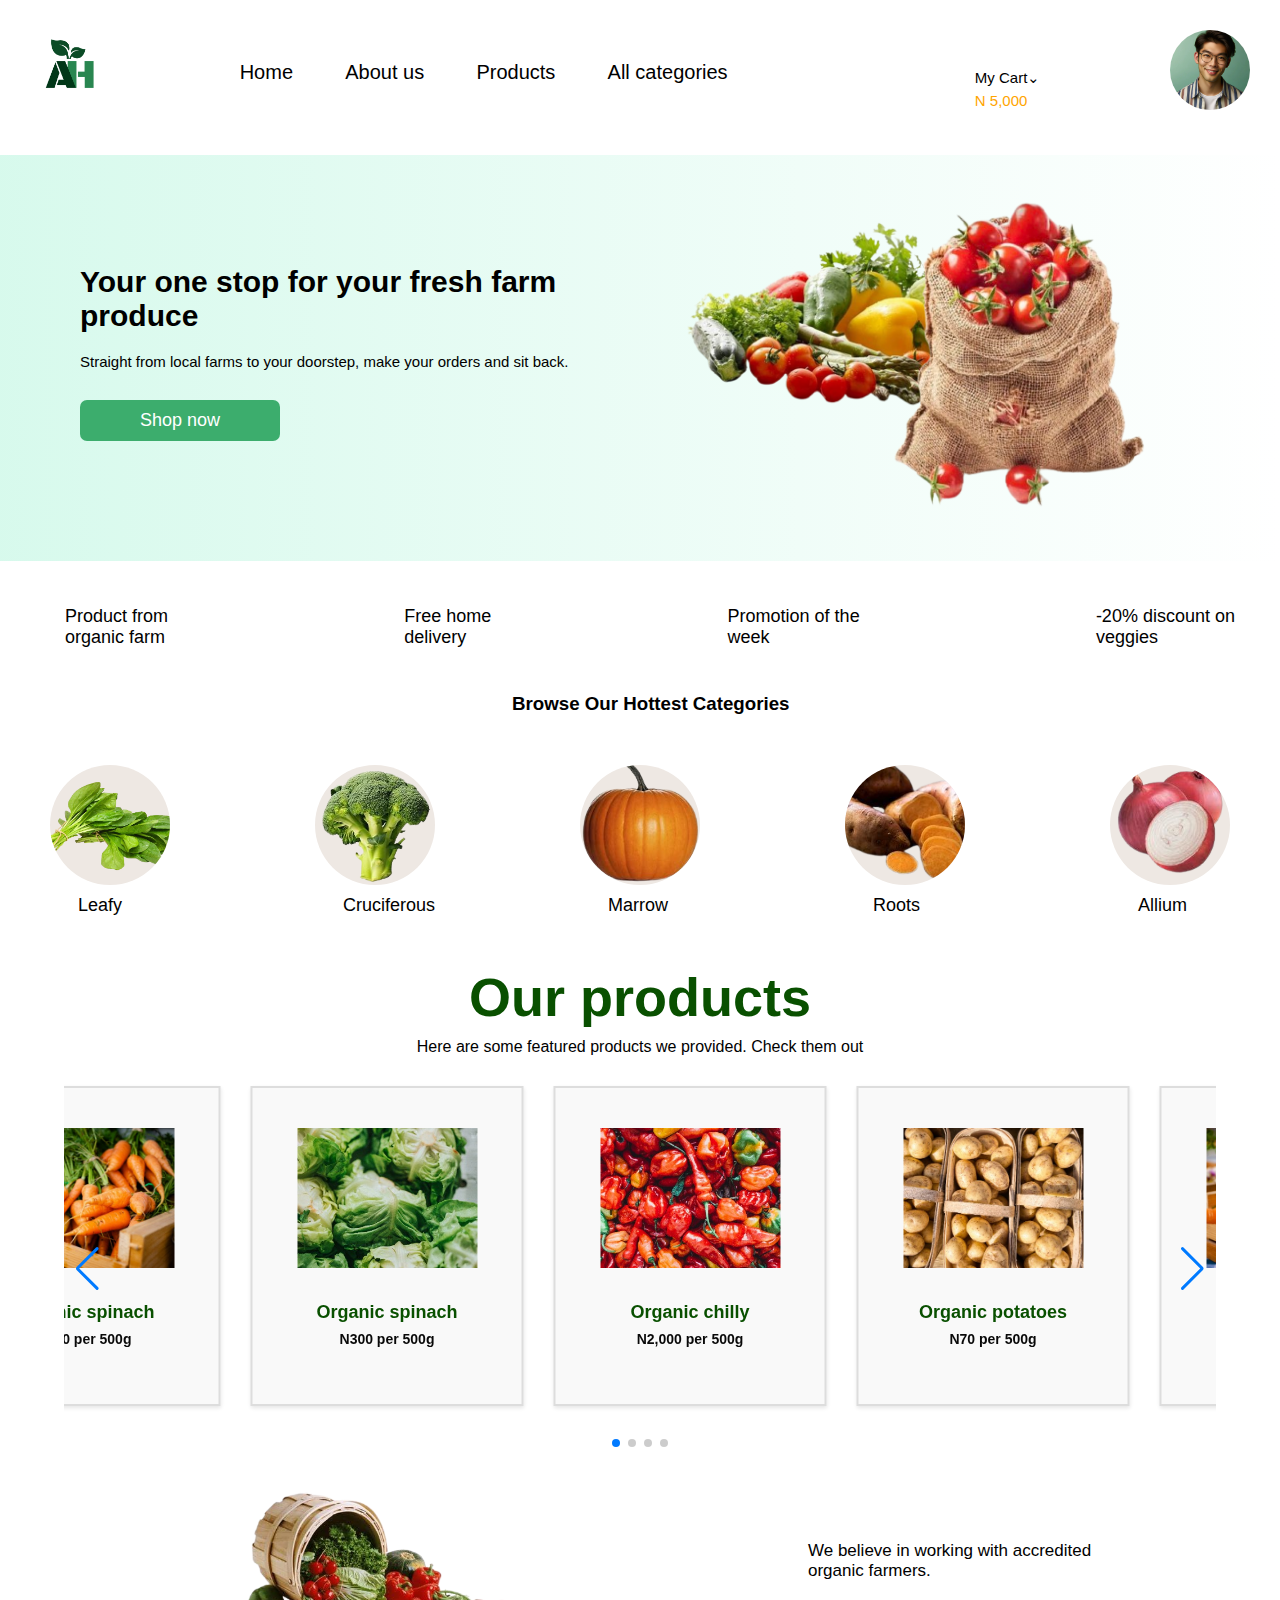
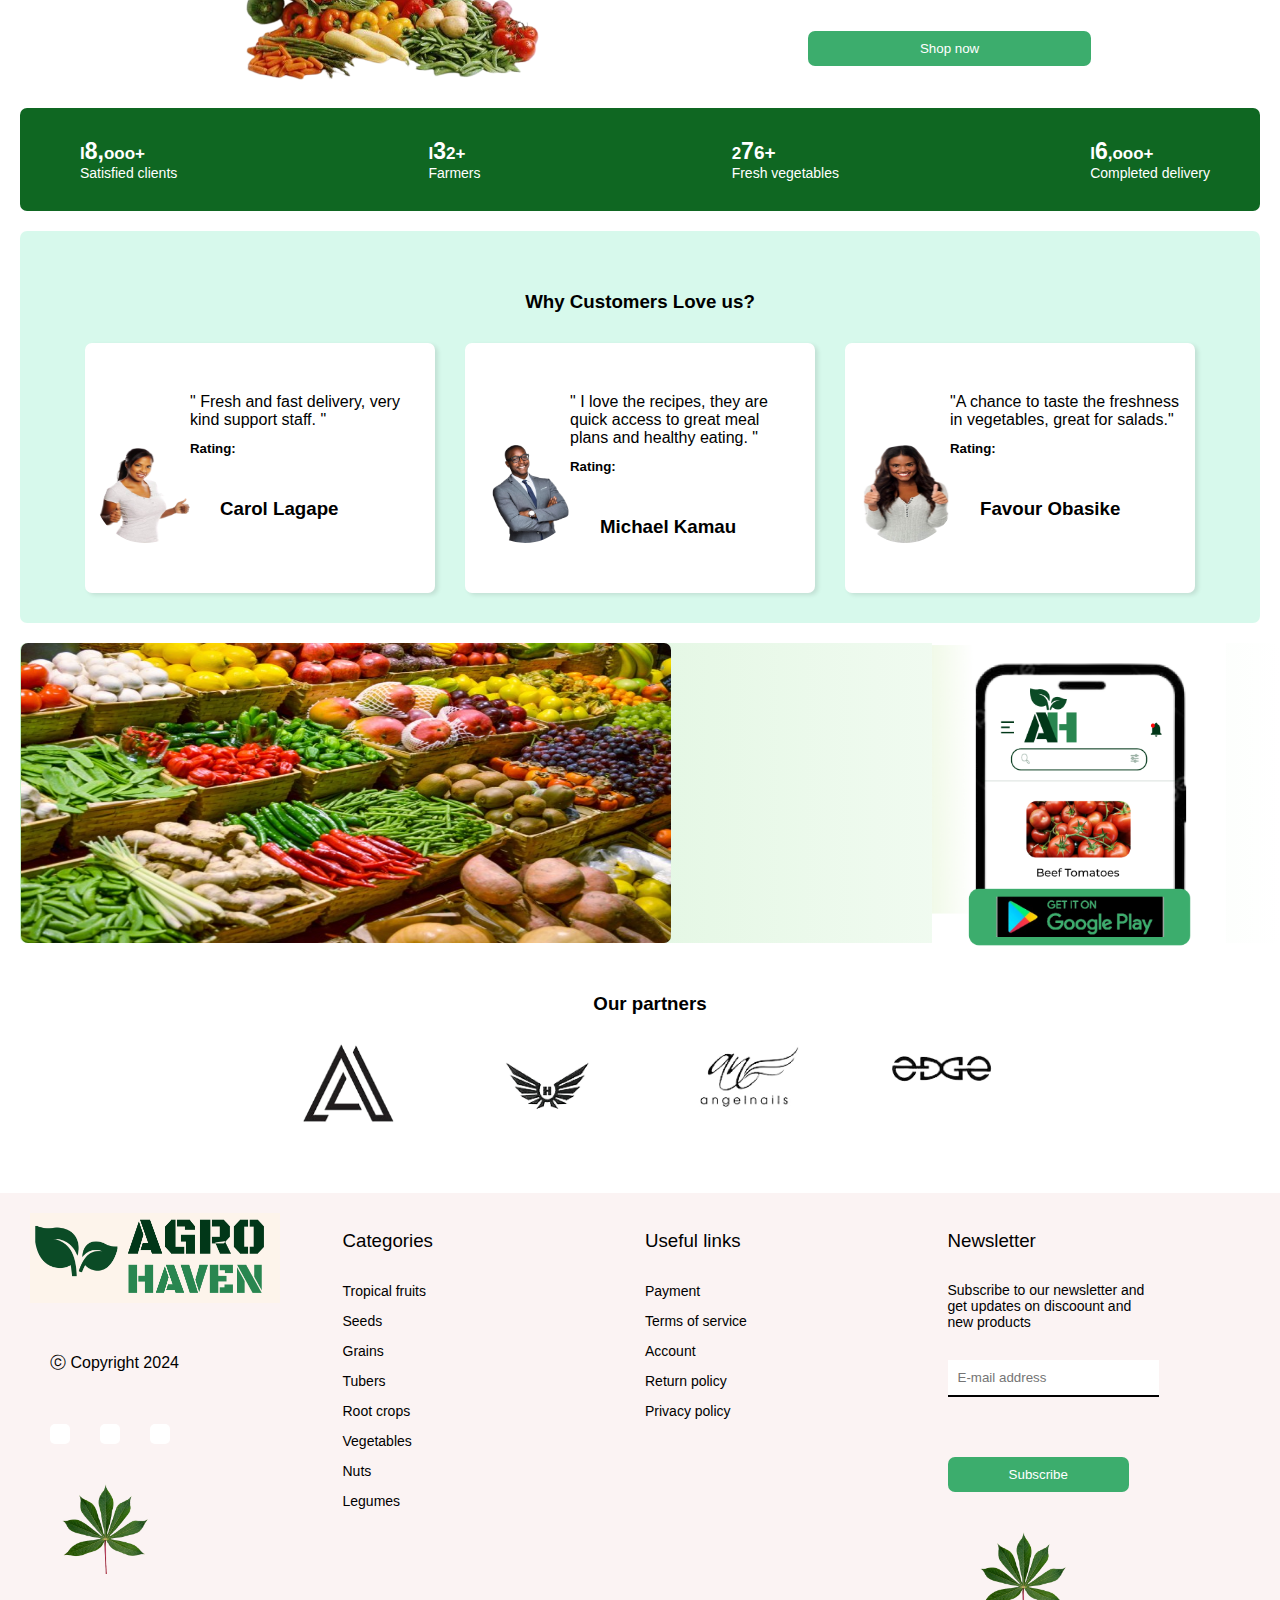
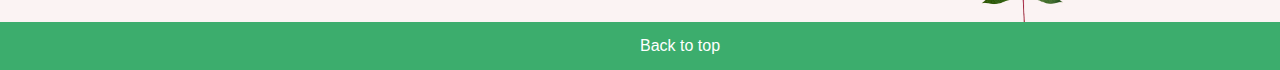
==== commit 49034928: "pad" ====
--- a/index.html
+++ b/index.html
@@ -202,7 +202,7 @@
         <div class="second_col">
             <p>We believe in working with accredited organic farmers. </p>
     
-            <button> Shop now</button>
+            <button><a href="category.html"> Shop now</a></button>
         </div>
     </div>
 <!-- overview -->
--- a/style.css
+++ b/style.css
@@ -99,7 +99,7 @@
     justify-content: space-between;
     align-items: center;
     margin: 10px 0px;
-    padding: 50px;
+    padding: 60px 20px 90px 20px;
     /* background-color: #dbf7e7 */
     background: linear-gradient(to right, #a1f2d36c, #FFFFFFA6);
 
@@ -107,7 +107,7 @@
 
 .col1{
     padding-top: 50px;
-    flex-basis: 45%;
+    flex-basis: 50%;
     position: relative;
     margin-left: 60px;
     color: var(--text-color);
@@ -140,11 +140,18 @@
     font-weight: 500;
 }
 
+.col1 .shop_btn:hover{
+    background: #cff3db;
+}
+
+.col1 .shop_btn a:hover{
+    color: var(--btn_color);
+}
 
 .col2{
-    padding-top: 50px;
+    padding: 50px 0 0 40px;
     position: relative;
-    flex-basis: 55%;
+    flex-basis: 50%;
     display: flex;
     flex-direction: row;
     align-items: left;
@@ -404,7 +411,18 @@
     border-radius: 7px;
 }
 
-
+.second_col button a {
+    color: #ffff;
+    text-decoration:none;
+}
+
+.second_col button:hover{
+    background: #cff3db;
+    color: var(--dark_green);
+}
+.second_col button a:hover{
+    color: var(--dark_green);
+}
 /* -----------------overview-------------------- */
 .overview {
     background: var(--dark_green);
@@ -570,14 +588,15 @@
     margin-left: 20px;
 }
 .partner h3{
-    margin-top: 20px;
+    margin-top: 30px;
 
 }
 .partner .camp{
     display: flex;
     flex-direction: row;
-}
-.camp img {
+    justify-content: space-between;
+}
+.partner .camp img {
     width: 200px;
     height: fit-content;
 }
@@ -669,6 +688,15 @@
 }
 .checkout button a{
     color: #fff;
+}
+
+.checkout button:hover{
+    background: #cff3db;
+    color: var(--dark_green);
+}
+
+.checkout button a:hover{
+    color: var(--dark_green);
 }
 /* 
 @media only screen and (max-width: 1350px) {
@@ -743,7 +771,8 @@
     border-radius: 7px;
 }
 .card_bank button:hover{
-    background: #c1c0c0;
+    background: #cff3db;
+    color: var(--dark_green);
 }
 
 .card_bank button a{
@@ -788,6 +817,13 @@
 .pay_check button a{
     color: #fff;
 }
+.pay_check button:hover{
+    background: #cff3db;
+    color: var(--dark_green);
+}
+.pay_check button a:hover{
+    color: var(--dark_green);
+}
 
 
 
@@ -857,6 +893,7 @@
 }
 .company .cassava {
     margin-right: 20px;
+    width: 150px;
     height: 100px;
 }
 
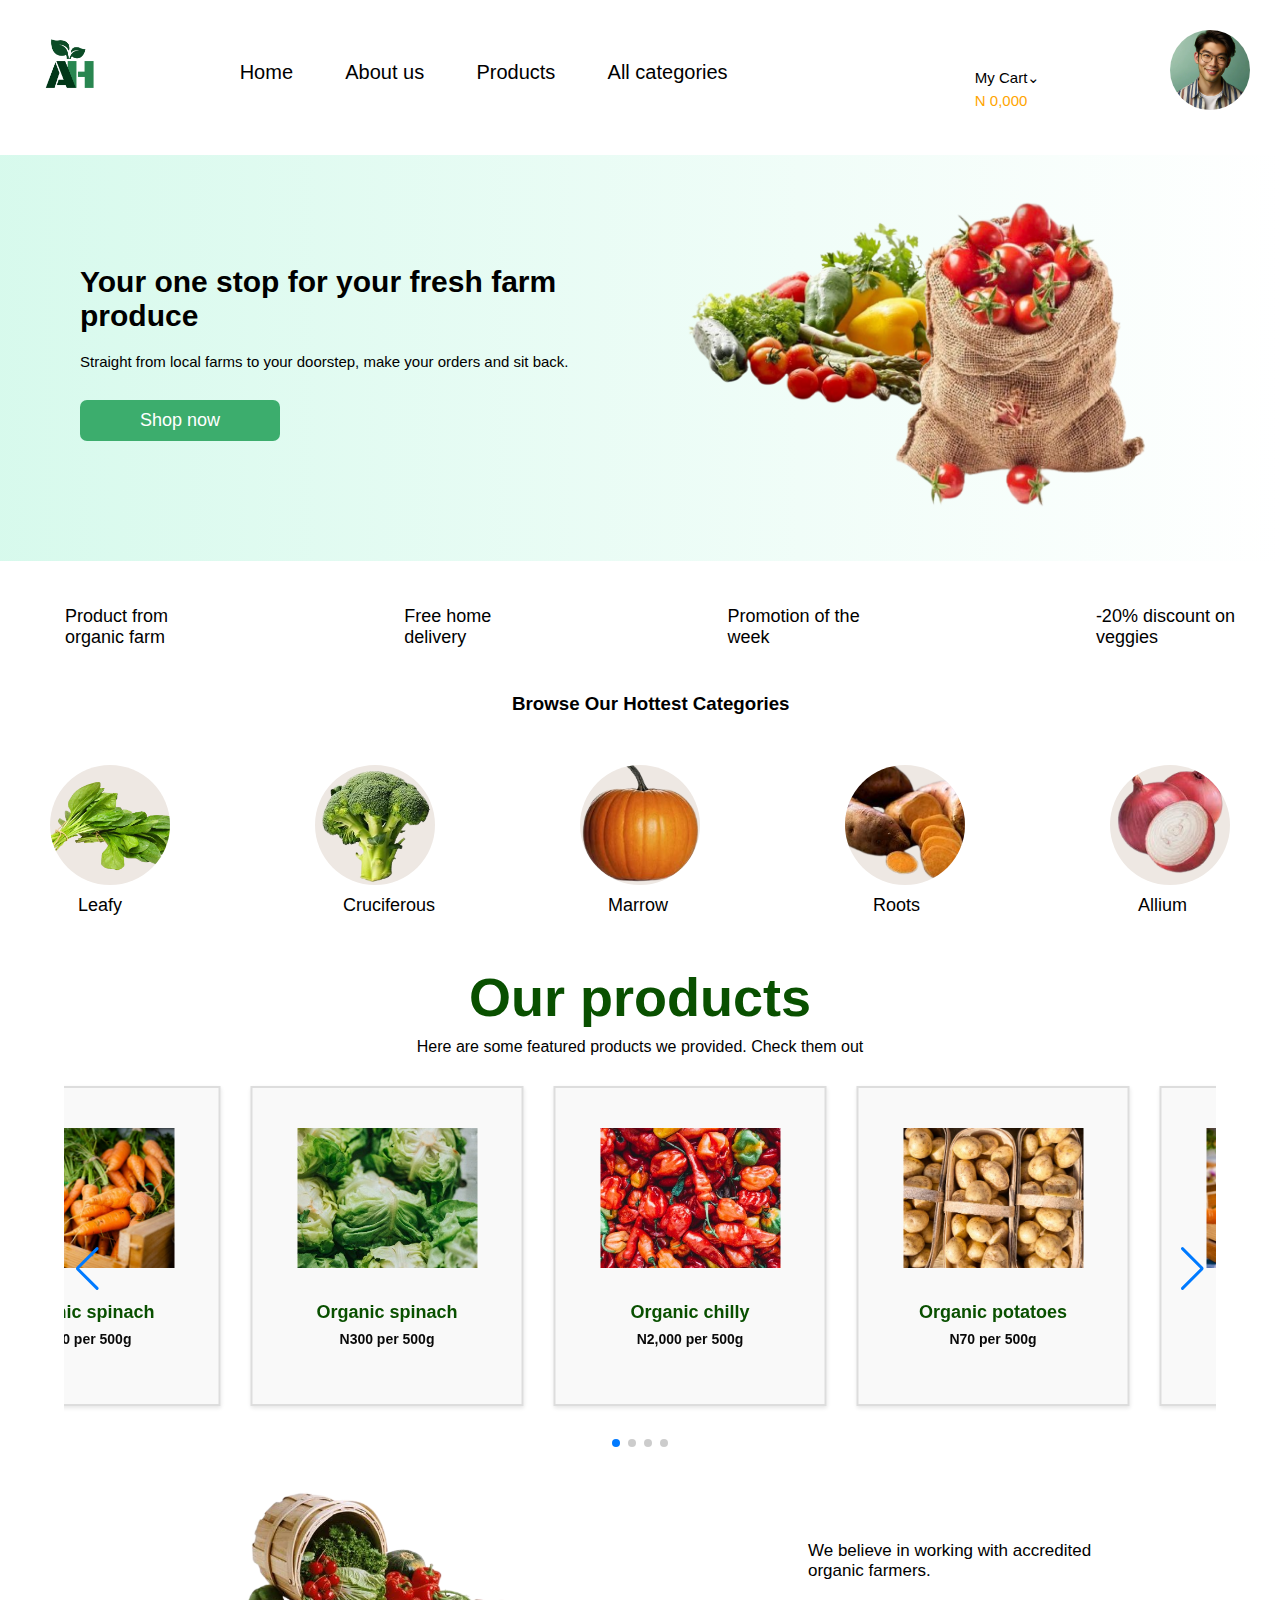
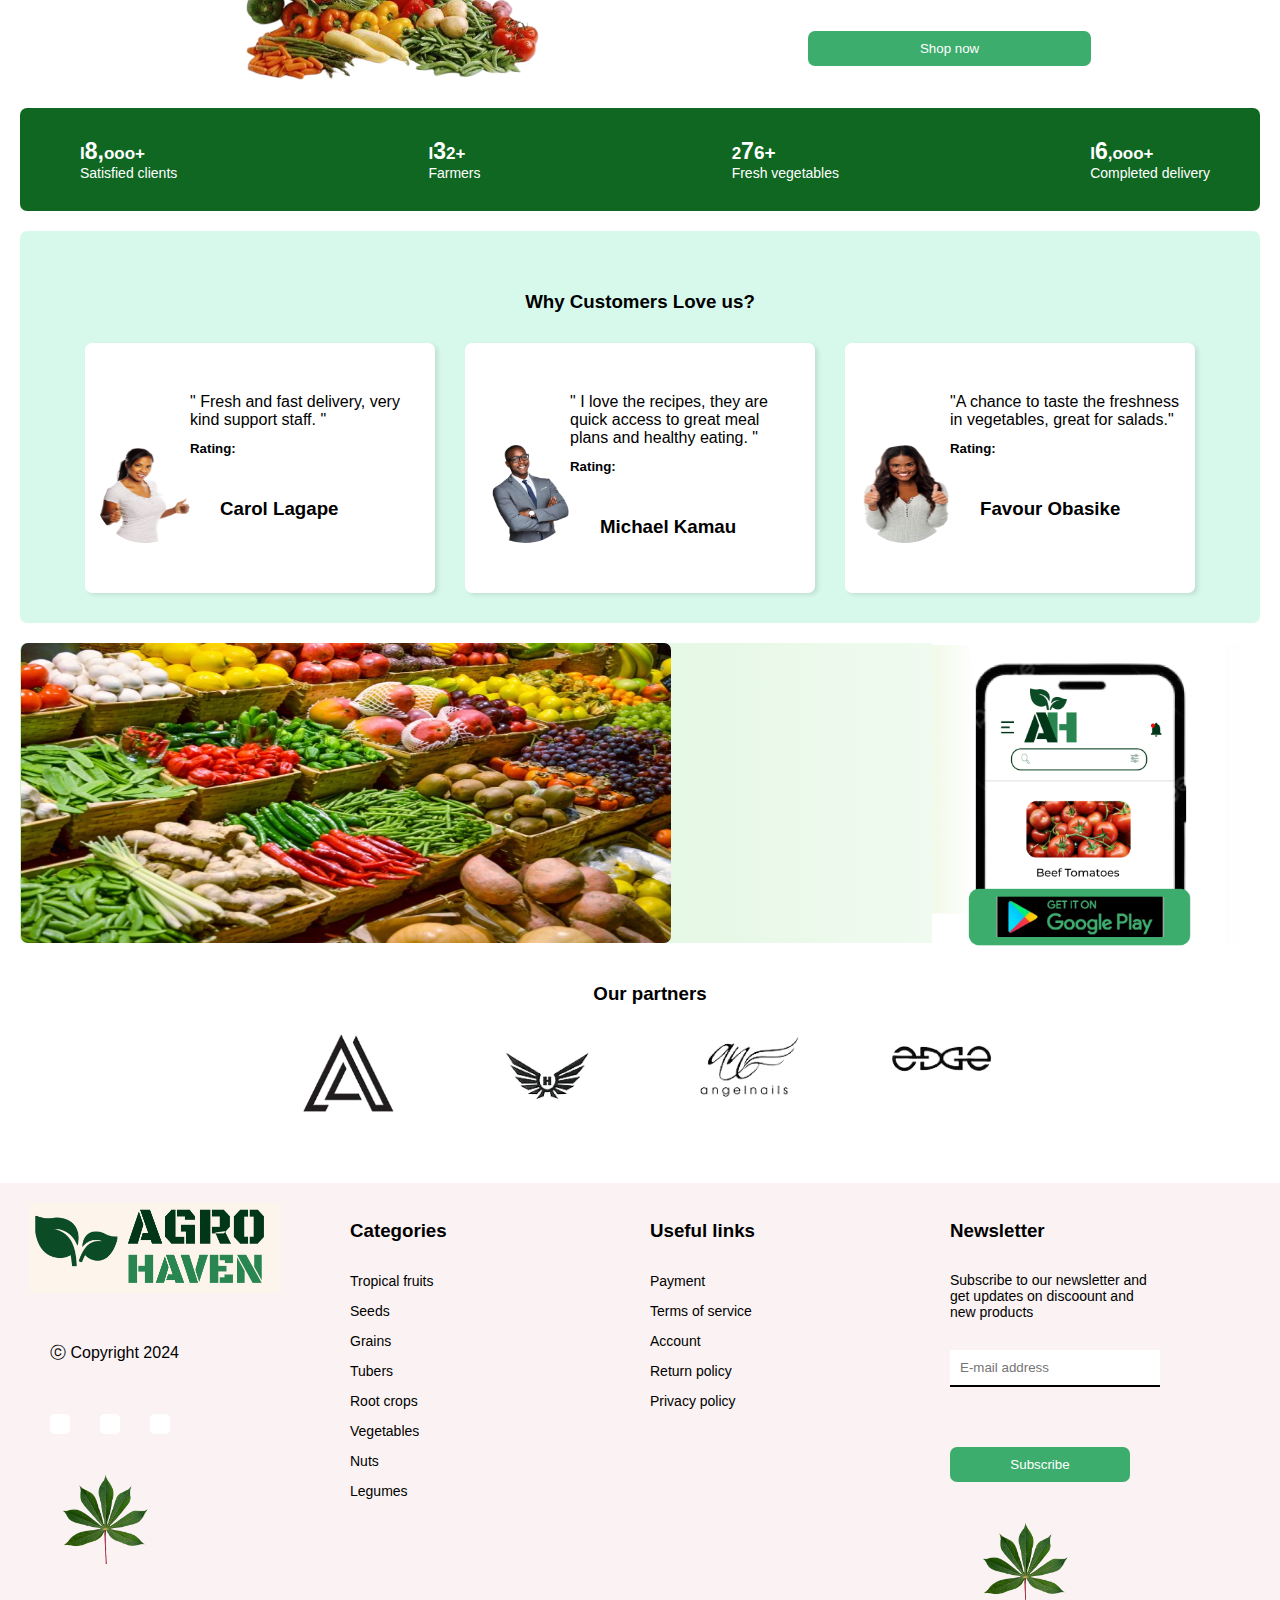
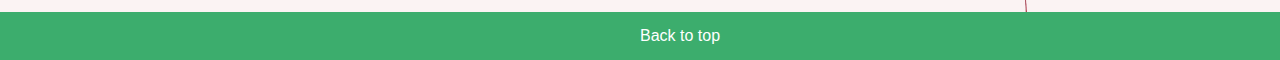
==== commit 4aa9be6a: "pp" ====
--- a/index.html
+++ b/index.html
@@ -41,8 +41,8 @@
                 <a href="#" class="fas fa-search"></a>
                 <div class="cart">
                     <ul>
-                        <li><a href="#">My Cart⌄</a></li>
-                        <li><a href=""><span>N 5,000</span></a></li>
+                        <li><a href="cart.html">My Cart⌄</a></li>
+                        <li><a href="checkout.html"><span>N 0,000</span></a></li>
                     </ul>
                     <a href="#" class="fas fa-shopping-cart"></a>
                 </div>
--- a/style.css
+++ b/style.css
@@ -7,9 +7,9 @@
     --text_color: black;
 }
 
- 
-*{
-    margin:0;
+
+* {
+    margin: 0;
     padding: 0;
     box-sizing: border-box;
     font-family: sans-serif;
@@ -17,15 +17,17 @@
     border: none;
     text-decoration: none;
     scroll-behavior: smooth;
-    
-}
+
+}
+
 /* ---------------navbar---------------- */
-.container_all{
-    min-height: 100vh; 
-}
+.container_all {
+    min-height: 100vh;
+}
+
 .navbar {
     display: flex;
-    justify-content: space-between; 
+    justify-content: space-between;
     align-items: center;
     background-color: var(--bg_color);
     color: white;
@@ -34,13 +36,13 @@
 }
 
 .navbar img {
-    
+
     width: 80px;
     height: auto;
-    border-radius: 50%; 
+    border-radius: 50%;
     object-fit: cover;
     cursor: pointer;
-   
+
 }
 
 nav {
@@ -50,15 +52,18 @@
     gap: 20px;
     width: 40%;
     justify-content: space-between;
-} 
-nav a{
+}
+
+nav a {
     text-decoration: none;
     color: var(--text_color);
 }
-nav a:hover{
+
+nav a:hover {
     color: var(--btn_color);
 }
-.navbar .icons{
+
+.navbar .icons {
     padding-top: 30px;
     display: flex;
     flex-direction: row;
@@ -66,27 +71,31 @@
     gap: 20px;
     width: 15%;
     justify-content: space-between;
-    
-}
+
+}
+
 .navbar .icons a {
     color: black;
 }
 
-.navbar .icons a:hover{
+.navbar .icons a:hover {
     color: var(--btn_color);
 }
 
-.navbar .icons .cart{
-    display: flex;
-}
-.navbar .icons ul{
+.navbar .icons .cart {
+    display: flex;
+}
+
+.navbar .icons ul {
     display: block;
 }
-.navbar .icons ul a{
+
+.navbar .icons ul a {
     font-size: 15px;
     padding-right: 0;
 }
-.navbar .icons ul span{
+
+.navbar .icons ul span {
     font: 10px;
     color: orange;
 }
@@ -105,7 +114,7 @@
 
 }
 
-.col1{
+.col1 {
     padding-top: 50px;
     flex-basis: 50%;
     position: relative;
@@ -125,7 +134,7 @@
     padding-bottom: 30px;
 }
 
-.col1 .shop_btn{
+.col1 .shop_btn {
 
     padding: 10px;
     background: var(--btn_color);
@@ -134,7 +143,8 @@
     margin-bottom: 30px;
 
 }
-.col1 .shop_btn a{
+
+.col1 .shop_btn a {
     color: white;
     font-size: 18px;
     font-weight: 500;
@@ -149,7 +159,7 @@
 }
 
 .col2{
-    padding: 50px 0 0 40px;
+    padding-top: 50px;
     position: relative;
     flex-basis: 50%;
     display: flex;
@@ -160,11 +170,12 @@
 
 
 
-.image1{
+.image1 {
     position: absolute;
     width: 300px;
     height: 200px;
 }
+
 .image2 {
     position: absolute;
     width: 300px;
@@ -172,15 +183,18 @@
 }
 
 .image1 {
-    z-index: 1; /* Image 1 is below Image 2 */
+    z-index: 1;
+    /* Image 1 is below Image 2 */
     left: 0;
     top: -100px;
 }
 
 .image2 {
-    z-index: 2; /* Image 2 is above Image 1 */
+    z-index: 2;
+    /* Image 2 is above Image 1 */
     left: 200px;
-    top:-190px; /* Add a gap of 10px between the images */
+    top: -190px;
+    /* Add a gap of 10px between the images */
 }
 
 
@@ -193,16 +207,21 @@
     margin: 20px;
 }
 
-.instruct1, .instruct2, .instruct3, .instruct4{
+.instruct1,
+.instruct2,
+.instruct3,
+.instruct4 {
     display: flex;
     flex-direction: row;
     gap: 20px;
 }
+
 .instruction i {
     font-size: 40px;
     color: orange;
 }
-.instruction p{
+
+.instruction p {
     font-size: 18px;
     color: black;
 }
@@ -212,9 +231,11 @@
     display: flex;
     flex-direction: column;
 }
+
 .best_cat h3 {
     margin-left: 40%;
 }
+
 .best_cat .cat {
     display: flex;
     flex-direction: row;
@@ -224,13 +245,17 @@
 
 }
 
-.img1, .img2, .img3, .img4, .img5{
+.img1,
+.img2,
+.img3,
+.img4,
+.img5 {
     display: flex;
     flex-direction: column;
     row-gap: 10px;
 }
 
-.best_cat .cat img{
+.best_cat .cat img {
     width: 120px;
     height: 120px;
     border-radius: 50%;
@@ -238,7 +263,7 @@
     object-fit: cover;
 }
 
-.best_cat .cat p{
+.best_cat .cat p {
     margin-left: 28px;
     font-size: 18px;
 }
@@ -272,20 +297,22 @@
 }
 
 .rating {
-    color: #f1c40f; /* Star color */
+    color: #f1c40f;
+    /* Star color */
     font-size: 16px;
 }
 
 .checked {
-    color: #f1c40f; /* Filled star color */
-}
-
-.swiper-wrapper{
-    display: flex;
-    flex-direction: row;
-}
-
-.swiper{
+    color: #f1c40f;
+    /* Filled star color */
+}
+
+.swiper-wrapper {
+    display: flex;
+    flex-direction: row;
+}
+
+.swiper {
     width: 750px;
     height: 385px;
     margin: 10px;
@@ -294,7 +321,7 @@
     display: flex;
 }
 
- /* Product card container */
+/* Product card container */
 .product {
     position: relative;
     display: flex;
@@ -303,17 +330,19 @@
     justify-content: center;
     align-items: center;
     text-align: center;
-    background:var(--bg-color) ;
-}
-
-.product h2{
+    background: var(--bg-color);
+}
+
+.product h2 {
     font-size: 54px;
     color: #095000;
 }
-.product p{
+
+.product p {
     padding: 10px;
 }
-.swiper{
+
+.swiper {
     width: 90%;
     height: 385px;
     margin: 10px;
@@ -355,16 +384,18 @@
     margin-bottom: 25px;
     font-size: 14px;
     color: #090909;
-} 
+}
 
 /* Star rating */
 .rating {
-    color: #c7c3c3; /* Star color */
+    color: #c7c3c3;
+    /* Star color */
     font-size: 16px;
 }
 
 .checked {
-    color: #f1c40f; /* Filled star color */
+    color: #f1c40f;
+    /* Filled star color */
 }
 
 /* --------next section shop now------------- */
@@ -375,18 +406,20 @@
     margin-bottom: 20px;
 }
 
-.first_col{
+.first_col {
     /* padding-top: 20px; */
     flex-basis: 60%;
     position: relative;
     margin-left: 100px;
     color: var(--text-color);
 }
+
 .first_col img {
     margin-left: 20%;
     max-width: 300px;
     height: auto;
 }
+
 .second_col {
     padding-top: 50px;
     position: relative;
@@ -396,7 +429,7 @@
     align-items: left;
 }
 
-.second_col p{
+.second_col p {
     width: 60%;
     margin-bottom: 50px;
     font-size: 17px;
@@ -434,48 +467,55 @@
     border-radius: 7px;
 }
 
-.ov1, .ov2, .ov3, .ov4 {
+.ov1,
+.ov2,
+.ov3,
+.ov4 {
     display: flex;
     flex-direction: row;
     gap: 10px;
 }
 
-.overview i{
+.overview i {
     font-size: 40px;
     color: #3CAD6D;
 }
-.overview h3{
+
+.overview h3 {
     color: #fff;
     font-size: 17px;
     font-weight: 600;
     z-index: 1;
 
 }
-.overview h3 span{
+
+.overview h3 span {
     font-size: 23px;
     z-index: 2;
     font-weight: 600;
 }
-.overview .ov3-span1{
+
+.overview .ov3-span1 {
     font-size: 23px;
     top: -30px;
     font-weight: 600;
 }
 
-.overview .ov3-span2{
+.overview .ov3-span2 {
     z-index: 2;
     font-weight: 600;
     font-size: 19px;
     top: 0;
 }
-.overview p{
+
+.overview p {
     font-size: 14px;
     font-weight: 400;
     color: #fff;
 }
 /* -----------------feedback--------------- */
 
-.feedback{
+.feedback {
     margin: 20px;
     display: flex;
     flex-direction: column;
@@ -484,7 +524,8 @@
     background-color: #a1f2d36c;
     border-radius: 7px;
 }
-.feedback h3{
+
+.feedback h3 {
     padding: 30px;
 }
 
@@ -494,9 +535,11 @@
     gap: 30px;
     /* justify-content: space-between; */
 }
-/*  */
-
-.carol, .michael, .favour {
+
+
+.carol,
+.michael,
+.favour {
     display: flex;
     flex-direction: row;
     background: #fff;
@@ -517,9 +560,10 @@
     width: 100px;
     height: 100px;
     border-radius: 50%;
-    margin-top: 100px;
-    margin-left: 10px;
-}
+    /* margin-top: 100px; */
+    margin: 100px 10px 10px 10px;
+}
+
 .text {
     padding-top: 50px;
     position: relative;
@@ -529,9 +573,11 @@
     row-gap: 12px;
     align-items: left;
 }
-.text p{
+
+.text p {
     margin-right: 15px;
 }
+
 .text h5 {
     display: flex;
     flex-direction: row;
@@ -539,7 +585,7 @@
 
 
 /* --------------app------------- */
-.app{
+.app {
     margin-left: 20px;
     display: flex;
     flex-direction: row;
@@ -549,15 +595,16 @@
     background: linear-gradient(to right, #beecbed0, #ffff);
 
 }
-.market
-{
+
+.market {
     flex-basis: 70%;
     width: 100%;
     margin-right: 40px;
-    height:300px ;
-    background: linear-gradient(to right, #8bf6bd6c,#99f9c2 #beeee5);
-
-}
+    height: 300px;
+    background: linear-gradient(to right, #8bf6bd6c, #99f9c2 #beeee5);
+
+}
+
 .market img {
     margin-left: 1px;
     width: 80%;
@@ -565,16 +612,18 @@
     border-radius: 7px;
 
 }
-.mobile_app{
+
+.mobile_app {
     flex-basis: 30%;
     margin-left: 60px;
     width: 100%;
     height: 300px;
 }
-.mobile_app img{
+
+.mobile_app img {
     width: auto;
     height: 320px;
-  
+
 }
 
 
@@ -588,15 +637,16 @@
     margin-left: 20px;
 }
 .partner h3{
-    margin-top: 30px;
-
-}
-.partner .camp{
+    margin-top: 20px;
+
+}
+
+.partner .camp {
     display: flex;
     flex-direction: row;
     justify-content: space-between;
 }
-.partner .camp img {
+.camp img {
     width: 200px;
     height: fit-content;
 }
@@ -605,7 +655,7 @@
 
 
 /* ------checkout---- */
-.checkout{
+.checkout {
     /* width: 70%; */
     padding: 10px 20px 20px 20px;
     margin: 25px;
@@ -616,31 +666,35 @@
     box-shadow: 3px 2px 4px rgba(0, 0, 0, 0.1); */
 
 }
-.checkout h3{
+
+.checkout h3 {
     padding: 20px;
 }
-.checkout .info{
+
+.checkout .info {
     display: flex;
     flex-direction: row;
     gap: 120px;
 }
-.checkout .info .address_box{
+
+.checkout .info .address_box {
     display: flex;
     flex-direction: column;
     align-items: left;
     row-gap: 30px;
 }
-.checkout .info .address_box div{
+
+.checkout .info .address_box div {
     display: flex;
     flex-direction: column;
     row-gap: 20px;
 }
 
-.address_box input{
+.address_box input {
     padding: 10px 50px 50px 10px;
     border: 1px solid #d2cbcb;
     border-radius: 5px;
-    box-shadow: 3px 4px 4px rgba(0, 0, 0, 0.1); 
+    box-shadow: 3px 4px 4px rgba(0, 0, 0, 0.1);
 }
 
 .checkout .info .cart_summary {
@@ -655,16 +709,18 @@
     gap: 30px;
 }
 
-.cart_summary .cart_details .item{
+.cart_summary .cart_details .item {
     display: flex;
     flex-direction: column;
     gap: 15px;
 }
-.cart_summary .cart_details .item p{
+
+.cart_summary .cart_details .item p {
     text-decoration: underline;
     font-weight: 600;
 }
-.cart_summary .cart_details .item a{
+
+.cart_summary .cart_details .item a {
     color: #000;
 }
 
@@ -675,10 +731,11 @@
     align-items: right;
 }
 
-.cart_summary .total span{
+.cart_summary .total span {
     font-weight: 600;
     color: #000;
 }
+
 .checkout button {
     margin-top: 30px;
     padding: 15px;
@@ -686,17 +743,9 @@
     border-radius: 7px;
 
 }
-.checkout button a{
+
+.checkout button a {
     color: #fff;
-}
-
-.checkout button:hover{
-    background: #cff3db;
-    color: var(--dark_green);
-}
-
-.checkout button a:hover{
-    color: var(--dark_green);
 }
 /* 
 @media only screen and (max-width: 1350px) {
@@ -748,22 +797,22 @@
     align-items: center;
 }
 
-.card_bank input{
+.card_bank input {
     border: 1px solid #eeeeee;
     background: #eeee;
     padding: 10px;
     border-radius: 5px;
 }
 
-.card_bank input #cas{
+.card_bank input #cas {
     width: 40%;
 }
 
-.card_bank .security #cvc{
+.card_bank .security #cvc {
     width: 100px;
 }
 
-.card_bank button{
+.card_bank button {
     padding: 15px;
     width: 180px;
     background: var(--btn_color);
@@ -771,19 +820,18 @@
     border-radius: 7px;
 }
 .card_bank button:hover{
-    background: #cff3db;
-    color: var(--dark_green);
-}
-
-.card_bank button a{
+    background: #c1c0c0;
+}
+
+.card_bank button a {
     color: #fff;
 }
 
-.card_bank button a:hover{
+.card_bank button a:hover {
     color: var(--btn_color);
 }
 
-.paypal{
+.paypal {
     display: flex;
     flex-direction: row;
     gap: 10px;
@@ -801,20 +849,20 @@
     gap: 30px;
 }
 
-.pay_check i{
+.pay_check i {
     padding: 40px 0 30px 0;
     font-size: 60px;
     color: var(--dark_green);
 }
 
-.pay_check button{
+.pay_check button {
     margin: 20px;
     padding: 15px;
     background: #3CAD6D;
     border-radius: 7px;
 }
 
-.pay_check button a{
+.pay_check button a {
     color: #fff;
 }
 .pay_check button:hover{
@@ -825,7 +873,216 @@
     color: var(--dark_green);
 }
 
-
+/* ---------------policies---------- */
+.main_policies {
+    padding: 50px;
+    display: flex;
+    flex-direction: column;
+    gap: 20px;
+    margin: 20px 0 20px 0;
+}
+
+
+.header_policies {
+    background-color: #f0f0f0;
+    padding: 20px;
+}
+
+
+.policies h1 {
+    margin-bottom: 10px;
+    padding: 15px;
+}
+
+.policies h2 {
+    margin-top: 20px;
+    padding: 15px;
+}
+
+.policies ul {
+    list-style-type: none;
+    padding-left: 0;
+    padding: 15px;
+}
+
+.policies a {
+    color: blue;
+    text-decoration: none;
+    padding: 10px;
+}
+
+.policies a:hover {
+    text-decoration: underline;
+}
+
+/* -------about---------------------------- */
+
+/* Style the about section */
+.about-section {
+    width: 100%;
+    height: 50vh;
+    /* Set height to 10% of the viewport height */
+    position: relative;
+    font-size: 18px;
+    font-weight: 400;
+}
+
+.about-section img {
+    width: 100%;
+    height: 100%;
+    /* Make the image fill the entire about section */
+    object-fit: cover;
+    /* Ensure the image covers the entire area */
+}
+
+.about-text {
+    color: white;
+    font-size: 40px;
+
+    position: absolute;
+    top: 50%;
+    left: 50%;
+    transform: translate(-50%, -50%);
+}
+
+/* Style the additional content */
+.additional-content {
+    text-align: right;
+    padding-top: 20px;
+}
+
+.produce {
+    margin-top: 100px;
+    margin: 10px 10px 5px 20px;
+    padding-top: 40px;
+    width: 40%;
+    font-size: 18px;
+    line-height: 2;
+}
+
+.produce h3 {
+    font-size: 40px;
+    padding: 20px;
+}
+
+.additional-content img {
+    max-width: 50%;
+    margin-top: 60px;
+    margin-right: 30px;
+    border-radius: 5px;
+}
+
+.container_about {
+    display: flex;
+    align-items: center;
+    justify-content: center;
+}
+
+.story {
+    order: 2;
+    /* This will place the story text on the right */
+    flex: 1;
+    padding: 20px;
+    font-size: 18px;
+    line-height: 2;
+    text-align: center;
+    /* line-height: 1; */
+}
+
+.story-content {
+    order: 1;
+    /* This will place the image on the left */
+    flex: 1;
+    padding: 20px;
+}
+
+.story-content img {
+    width: 600px;
+    height: 400px;
+    border-radius: 10px;
+}
+
+.offer {
+    display: flex;
+    align-items: center;
+    justify-content: center;
+}
+
+.whatWeOffer {
+    order: 1;
+    /* This will place the "What We Offer" text on the left */
+    flex: 1;
+    width: 40%;
+    padding: 20px;
+    font-size: 18px;
+    line-height: 2;
+    /* line-height: 1; */
+}
+
+.offer-content {
+    order: 2;
+    /* This will place the image on the right */
+    flex: 1;
+    padding: 20px;
+}
+
+.offer-content img {
+    width: 600px;
+    height: 400px;
+    border-radius: 10px;
+}
+
+.join-us-section {
+    position: relative;
+    /* Enables positioning of elements within */
+}
+
+.join-us-section {
+    position: relative;
+    /* Enables positioning of elements within */
+    width: 100%;
+    height: 50vh;
+}
+
+.join-us-section img {
+    width: 100%;
+    height: 100%;
+    object-fit: cover;
+}
+
+.mailing-list {
+    color: white;
+    font-size: 24px;
+    position: absolute;
+    top: 50%;
+    left: 50%;
+    transform: translate(-50%, -50%);
+    text-align: center;
+    /* Center-align text */
+}
+
+.mailing-list h2 {
+    color: white;
+    /* Text color */
+}
+
+.mailing-list p {
+    color: white;
+    /* Text color */
+}
+
+.mailing-list button {
+    background-color: green;
+    /* Green button background color */
+    color: white;
+    /* White button text color */
+    padding: 10px 20px;
+    border: none;
+    border-radius: 5px;
+    cursor: pointer;
+    font-size: 16px;
+    margin-top: 20px;
+}
 
 
 
@@ -837,8 +1094,9 @@
     align-items: center;
     width: 100%;
 }
+
 /* footer details */
-.footer_details{
+.footer_details {
     display: flex;
     flex-direction: row;
     justify-content: space-between;
@@ -847,50 +1105,62 @@
 
 }
 
-.company, .categories, .linking, .newsletter {
+.company,
+.categories,
+.linking,
+.newsletter {
     width: 25%;
     display: flex;
     flex-direction: column;
     margin-top: 20px;
     row-gap: 30px;
 }
-.footer_details h3{
+
+.footer_details h3 {
     margin-top: 17px;
     color: #000;
-    font-weight: 500;
-}
-.footer_details h3:hover{
+    font-weight: 600;
+}
+
+.footer_details h3:hover {
     color: var(--dark_green);
-    font-weight: 500;
-}
-.company{
+    font-weight: 600;
+}
+
+.company {
     margin-left: 30px;
-    
-    
-}
-.company .comp{
+
+
+}
+
+.company .comp {
     max-width: 250px;
     height: 90px;
 }
-.company p{
+
+.company p {
     padding: 20px;
 }
+
 .social_media {
     padding-left: 20px;
     display: flex;
     flex-direction: row;
     gap: 30px;
 }
-.social_media i{
+
+.social_media i {
     padding: 10px;
     background: #fff;
     color: var(--dark_green);
     border-radius: 5px;
 }
+
 .social_media i:hover {
     background: var(--dark_green);
     color: #fff;
 }
+
 .company .cassava {
     margin-right: 20px;
     width: 150px;
@@ -898,33 +1168,40 @@
 }
 
 .categories{
-    margin-left: 10px;
-}
+    margin-left: 20px;
+}
+
 .categories ul {
     list-style: none;
 }
-.categories ul li{
+
+.categories ul li {
     margin-bottom: 12px;
 }
-.categories ul li a{
+
+.categories ul li a {
     color: #000;
     font-size: 14px;
 }
-.categories ul li a:hover{
+
+.categories ul li a:hover {
     color: var(--btn_color);
 }
 
 .linking ul {
     list-style: none;
 }
-.linking ul li{
+
+.linking ul li {
     margin-bottom: 12px;
 }
-.linking ul li a{
+
+.linking ul li a {
     color: #000;
     font-size: 14px;
 }
-.linking ul li a:hover{
+
+.linking ul li a:hover {
     color: var(--btn_color);
 }
 
@@ -932,16 +1209,18 @@
     margin-right: 30px;
 }
 
-.newsletter p{
+.newsletter p {
     font-size: 14px;
     width: 70%;
 }
-.newsletter input{
+
+.newsletter input {
     width: 70%;
     padding: 10px;
     border-bottom: 2px solid #000;
 }
-.newsletter button{
+
+.newsletter button {
     padding: 10px;
     background: var(--btn_color);
     width: 60%;
@@ -950,11 +1229,13 @@
     cursor: pointer;
     border-radius: 7px;
 }
-.newsletter button:hover{
+
+.newsletter button:hover {
     background: #cff3db;
     color: var(--dark_green);
 }
-.newsletter img{
+
+.newsletter img {
     height: 100px;
     width: 150px;
 }
@@ -966,7 +1247,8 @@
     align-items: center;
     padding: 15px;
 }
-.back_top a{
+
+.back_top a {
     text-decoration: none;
     color: #fff;
     font-size: 16px;
@@ -1255,5 +1537,4 @@
         margin-bottom: 20px;
     }
 }
- */
-
+ */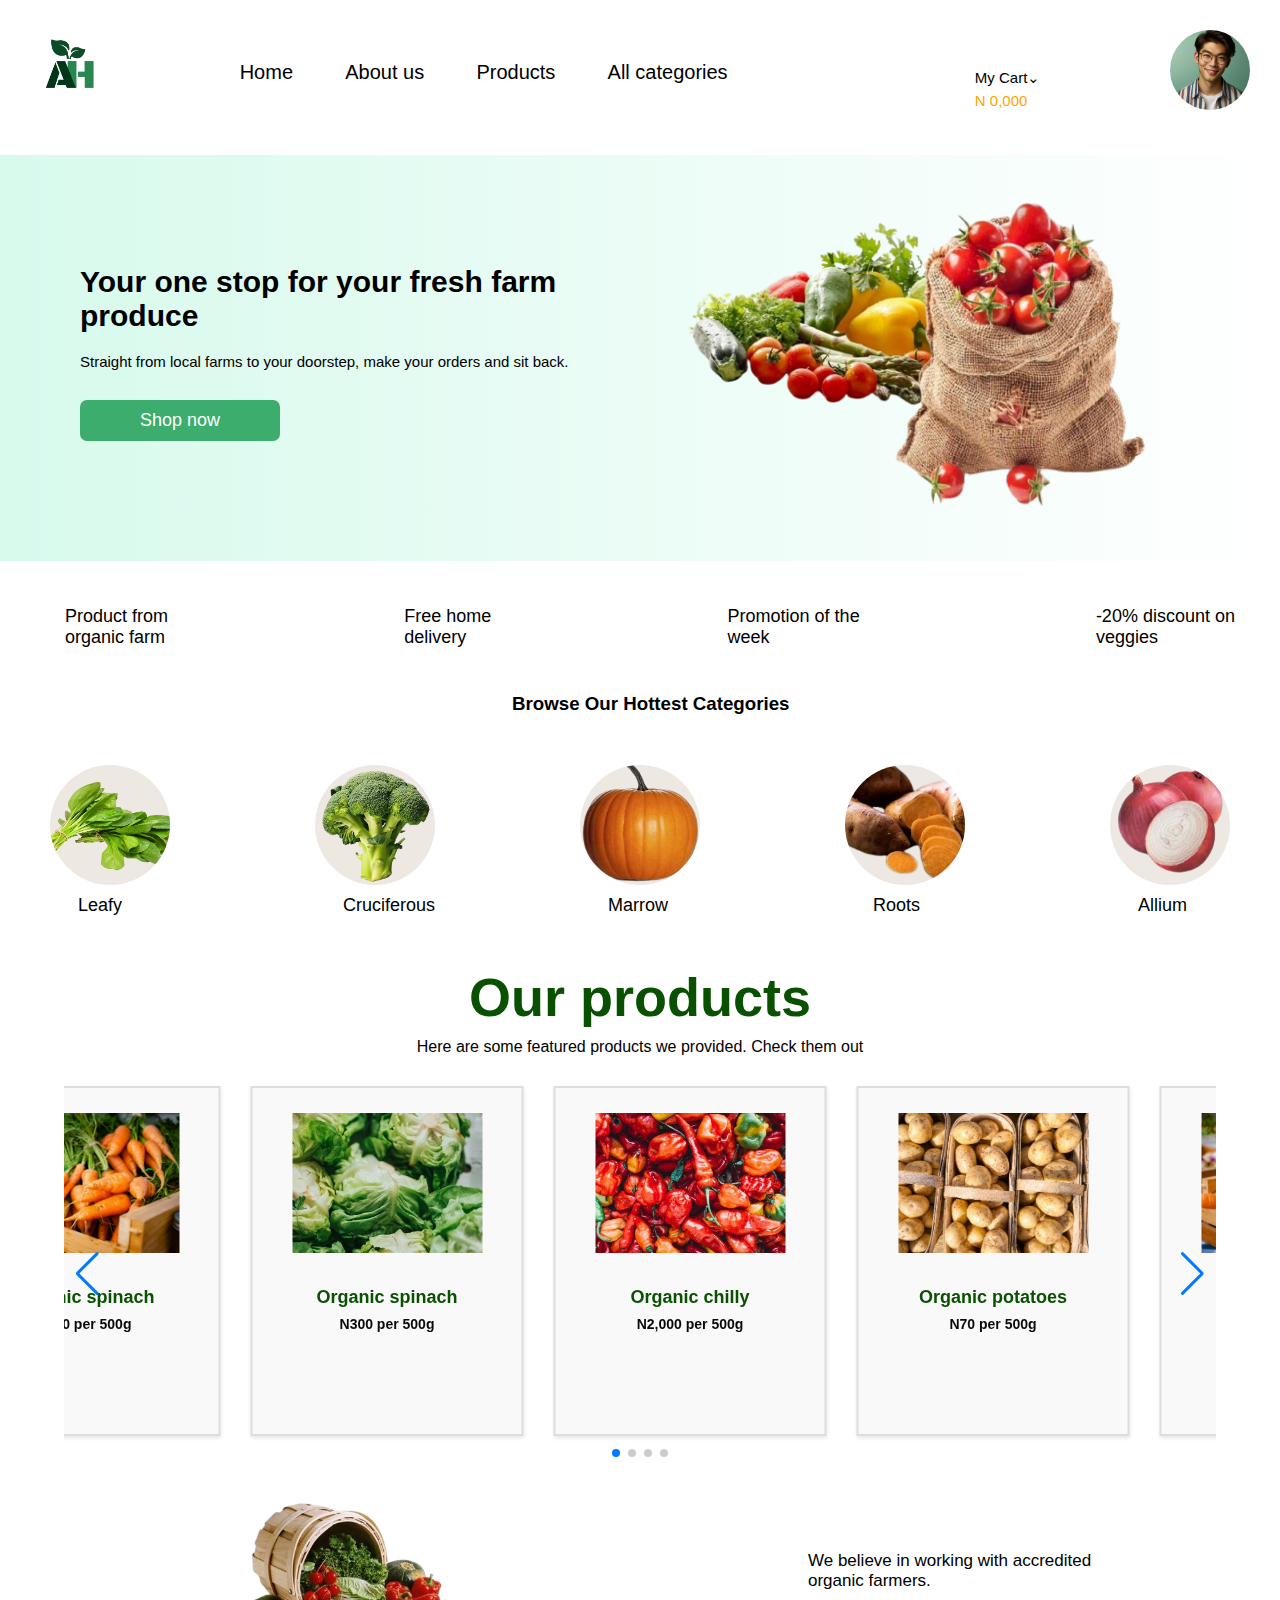
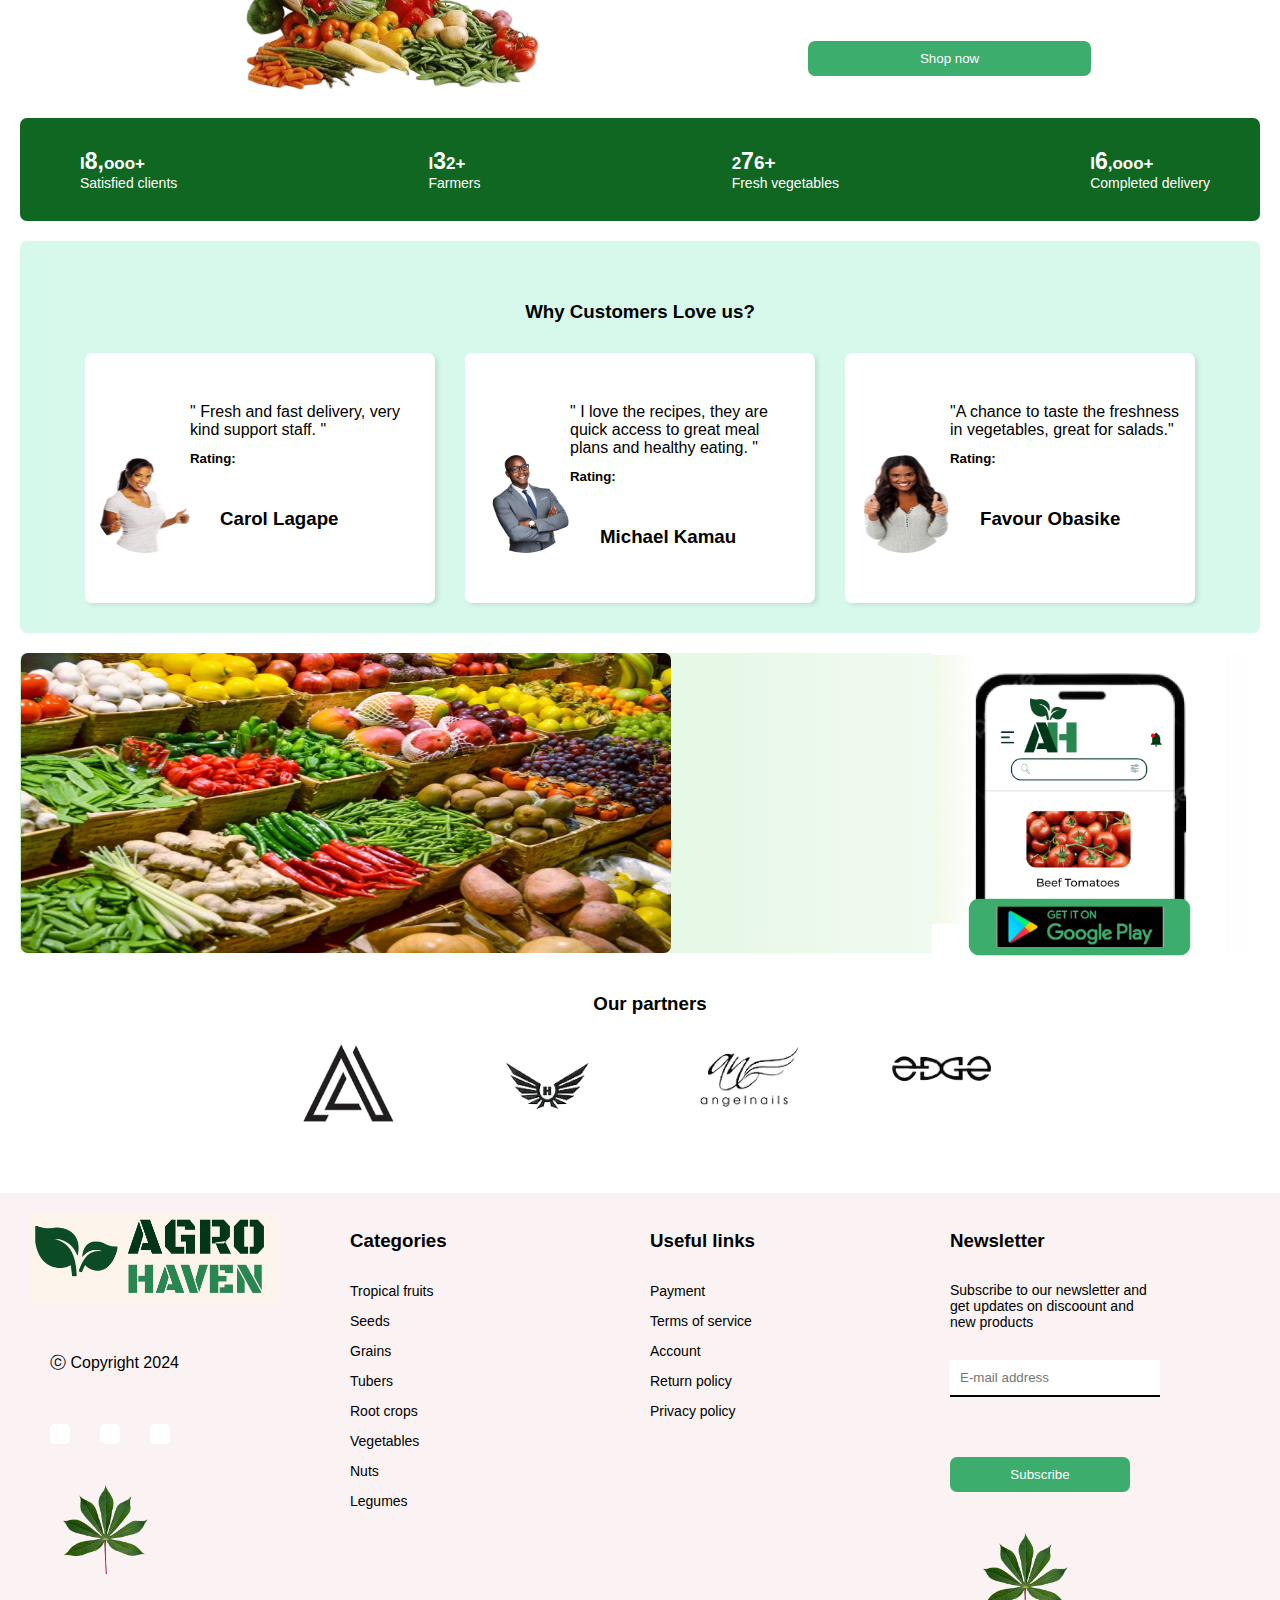
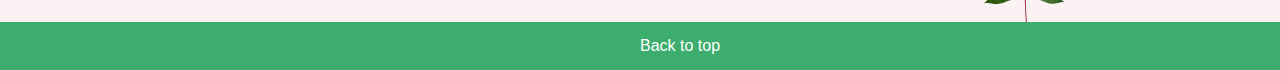
==== commit 9df2cfdb: "done" ====
--- a/index.html
+++ b/index.html
@@ -41,7 +41,7 @@
                 <a href="#" class="fas fa-search"></a>
                 <div class="cart">
                     <ul>
-                        <li><a href="cart.html">My Cart⌄</a></li>
+                        <li><a href="checkout.html">My Cart⌄</a></li>
                         <li><a href="checkout.html"><span>N 0,000</span></a></li>
                     </ul>
                     <a href="#" class="fas fa-shopping-cart"></a>
--- a/style.css
+++ b/style.css
@@ -344,7 +344,7 @@
 
 .swiper {
     width: 90%;
-    height: 385px;
+    height: 395px;
     margin: 10px;
     justify-content: center;
     align-items: center;
@@ -357,7 +357,7 @@
     background-color: #f9f9f9;
     border: 2px solid #ddd;
     padding: 10px;
-    height: 320px;
+    height: 350px;
     text-align: center;
     box-shadow: 0 2px 4px rgba(0, 0, 0, 0.1);
     margin: 10px;
@@ -365,9 +365,9 @@
 
 /* Product image */
 .swiper-slide img {
-    margin-top: 30px;
+    margin-top: 15px;
     position: relative;
-    width: 180px;
+    width: 190px;
     height: 140px;
     object-fit: cover;
     margin-bottom: 30px;
@@ -381,7 +381,7 @@
 
 /* Price per kg */
 .swiper-slide sub {
-    margin-bottom: 25px;
+    margin-bottom: 15px;
     font-size: 14px;
     color: #090909;
 }
@@ -396,6 +396,25 @@
 .checked {
     color: #f1c40f;
     /* Filled star color */
+}
+.add_cart_cate {
+    display: flex;
+    flex-direction: row;
+    gap: 20px;
+    /* align-items: center; */
+    /* justify-content: space-between; */
+}
+.add_cart_cate i{
+    background: #095000;
+    color: #fff;
+    padding: 10px;
+    border-radius: 5px;
+    margin-top: 7px;
+    margin-left: 10px;
+}
+.add_cart_cate p{
+    font-size: 15px;
+    margin-top: 7px;
 }
 
 /* --------next section shop now------------- */
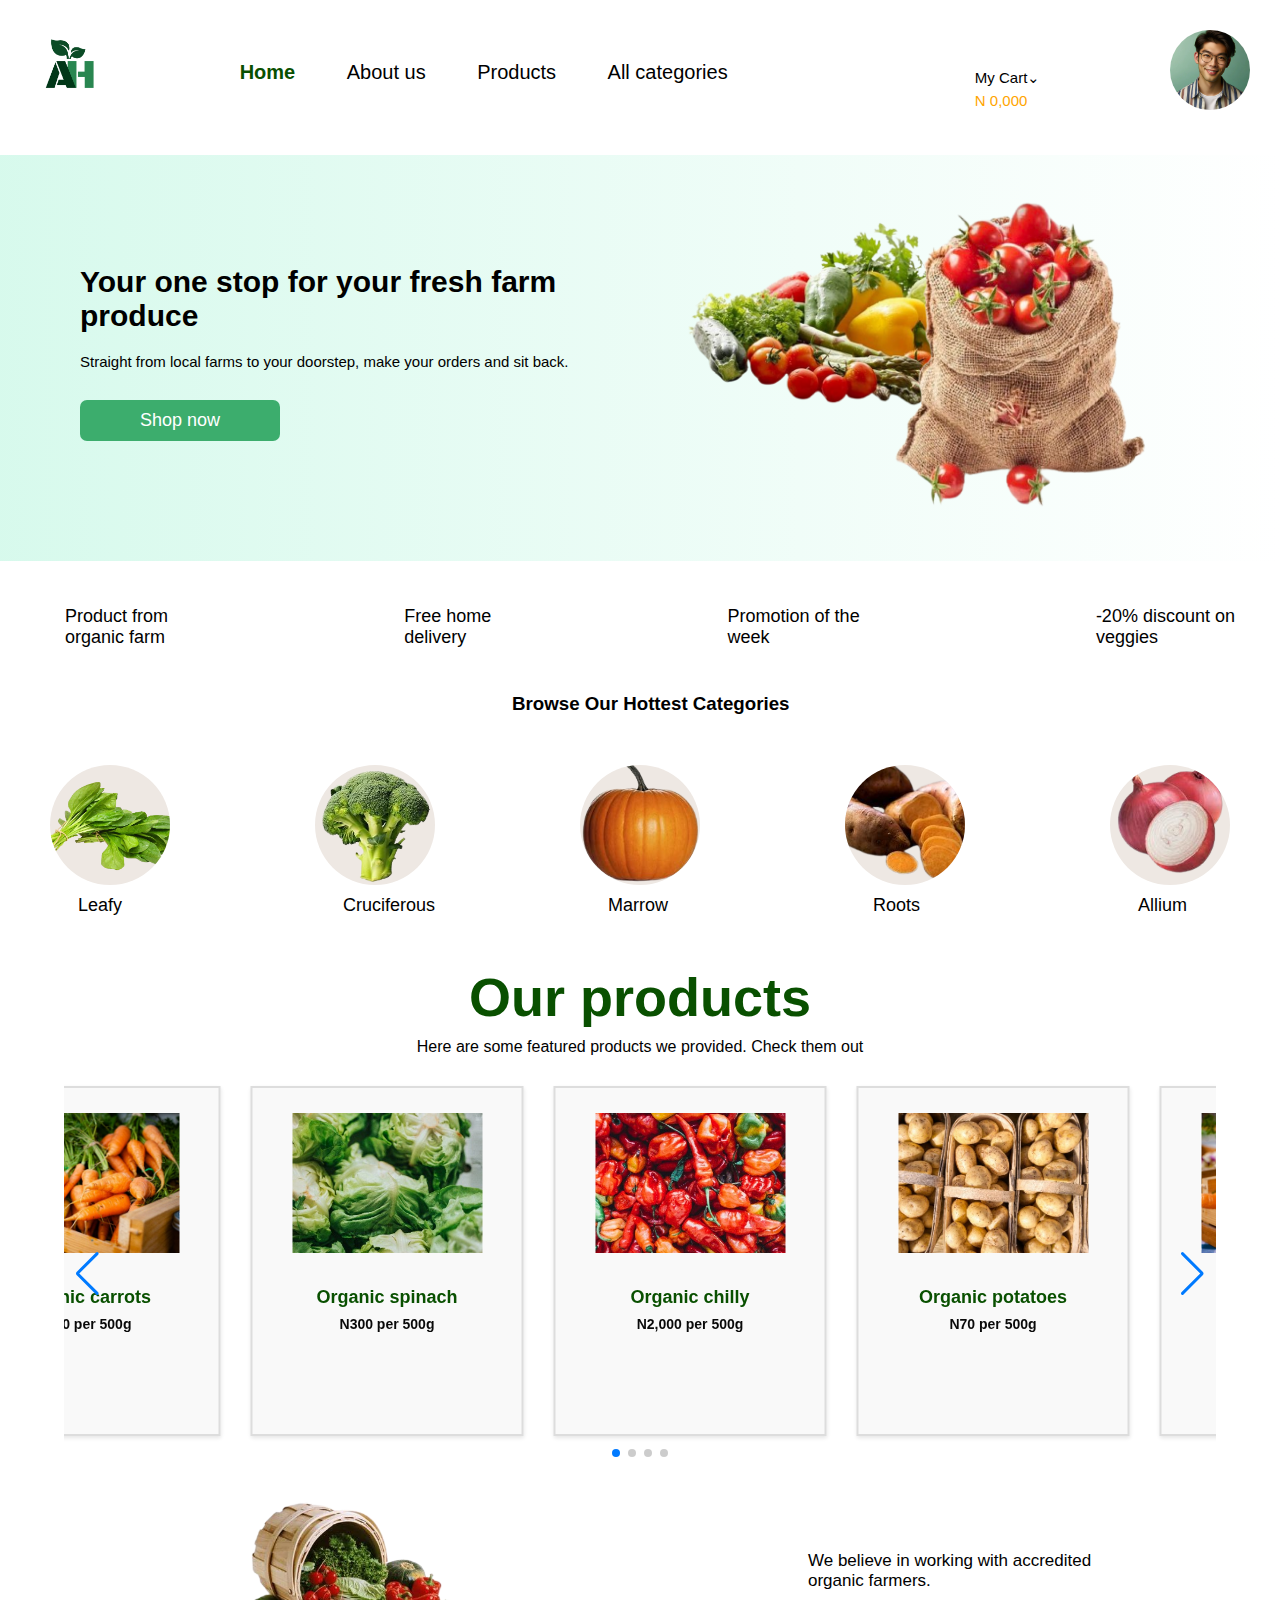
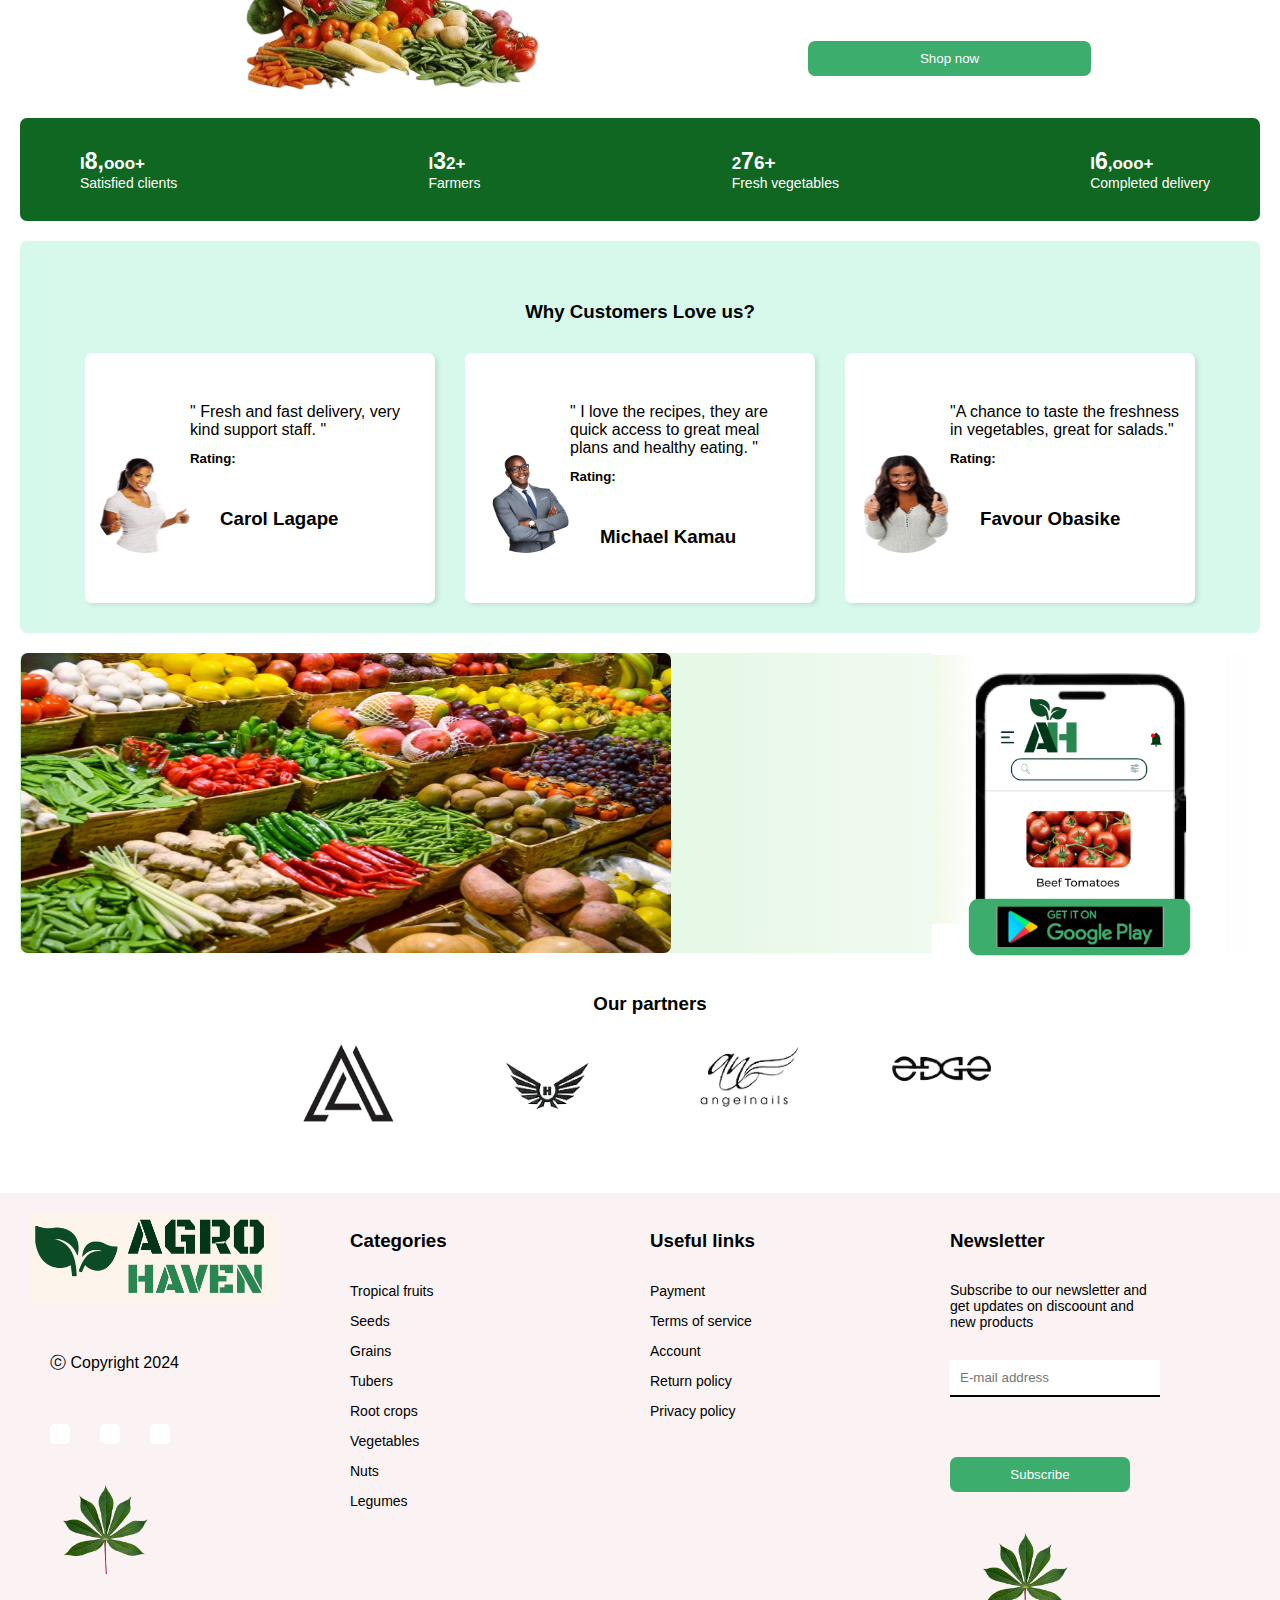
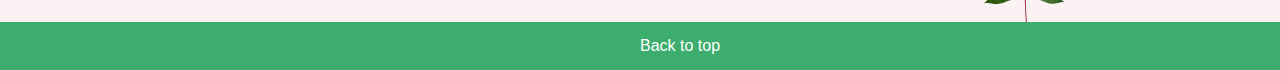
==== commit 83af5b98: "light" ====
--- a/index.html
+++ b/index.html
@@ -30,7 +30,7 @@
             </div>
 
             <nav>
-                <a href="#">Home</a>
+                <a href="#"><span>Home</span></a>
                 <a href="about.html">About us</a>
                 <a href="#product">Products</a>
                 <a href="category.html">All categories</a>
@@ -164,7 +164,7 @@
 
                 <div class="swiper-slide">
                     <img src="ima/carrots.jpeg" alt="">
-                    <h2>Organic spinach <br> <sub>N400 per 500g</sub></h2>
+                    <h2>Organic carrots <br> <sub>N400 per 500g</sub></h2>
                     <div class="rating">
                         <i class="fas fa-star checked" title="1 star"></i>
                         <i class="fas fa-star checked" title="2 stars"></i>
--- a/style.css
+++ b/style.css
@@ -57,6 +57,11 @@
 nav a {
     text-decoration: none;
     color: var(--text_color);
+}
+
+nav a span{
+    color: #095000;
+    font-weight: 600;
 }
 
 nav a:hover {
